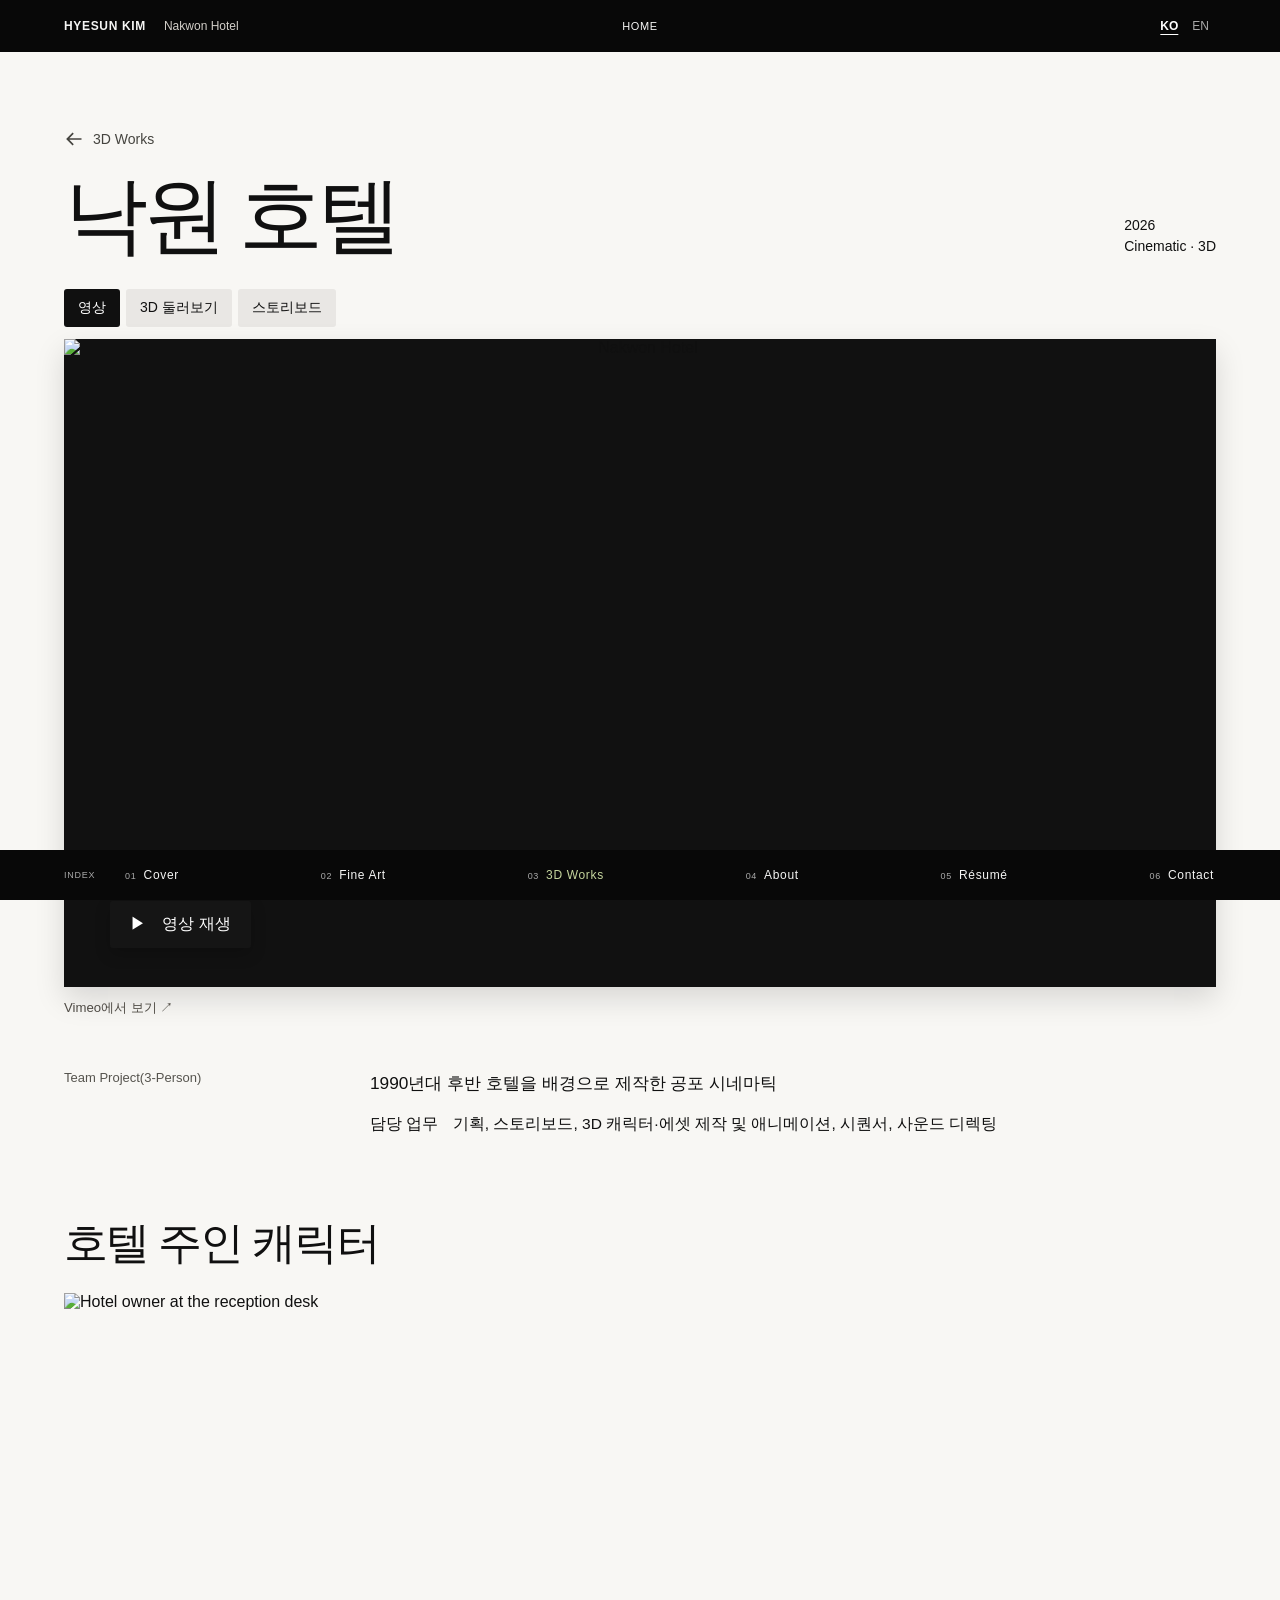
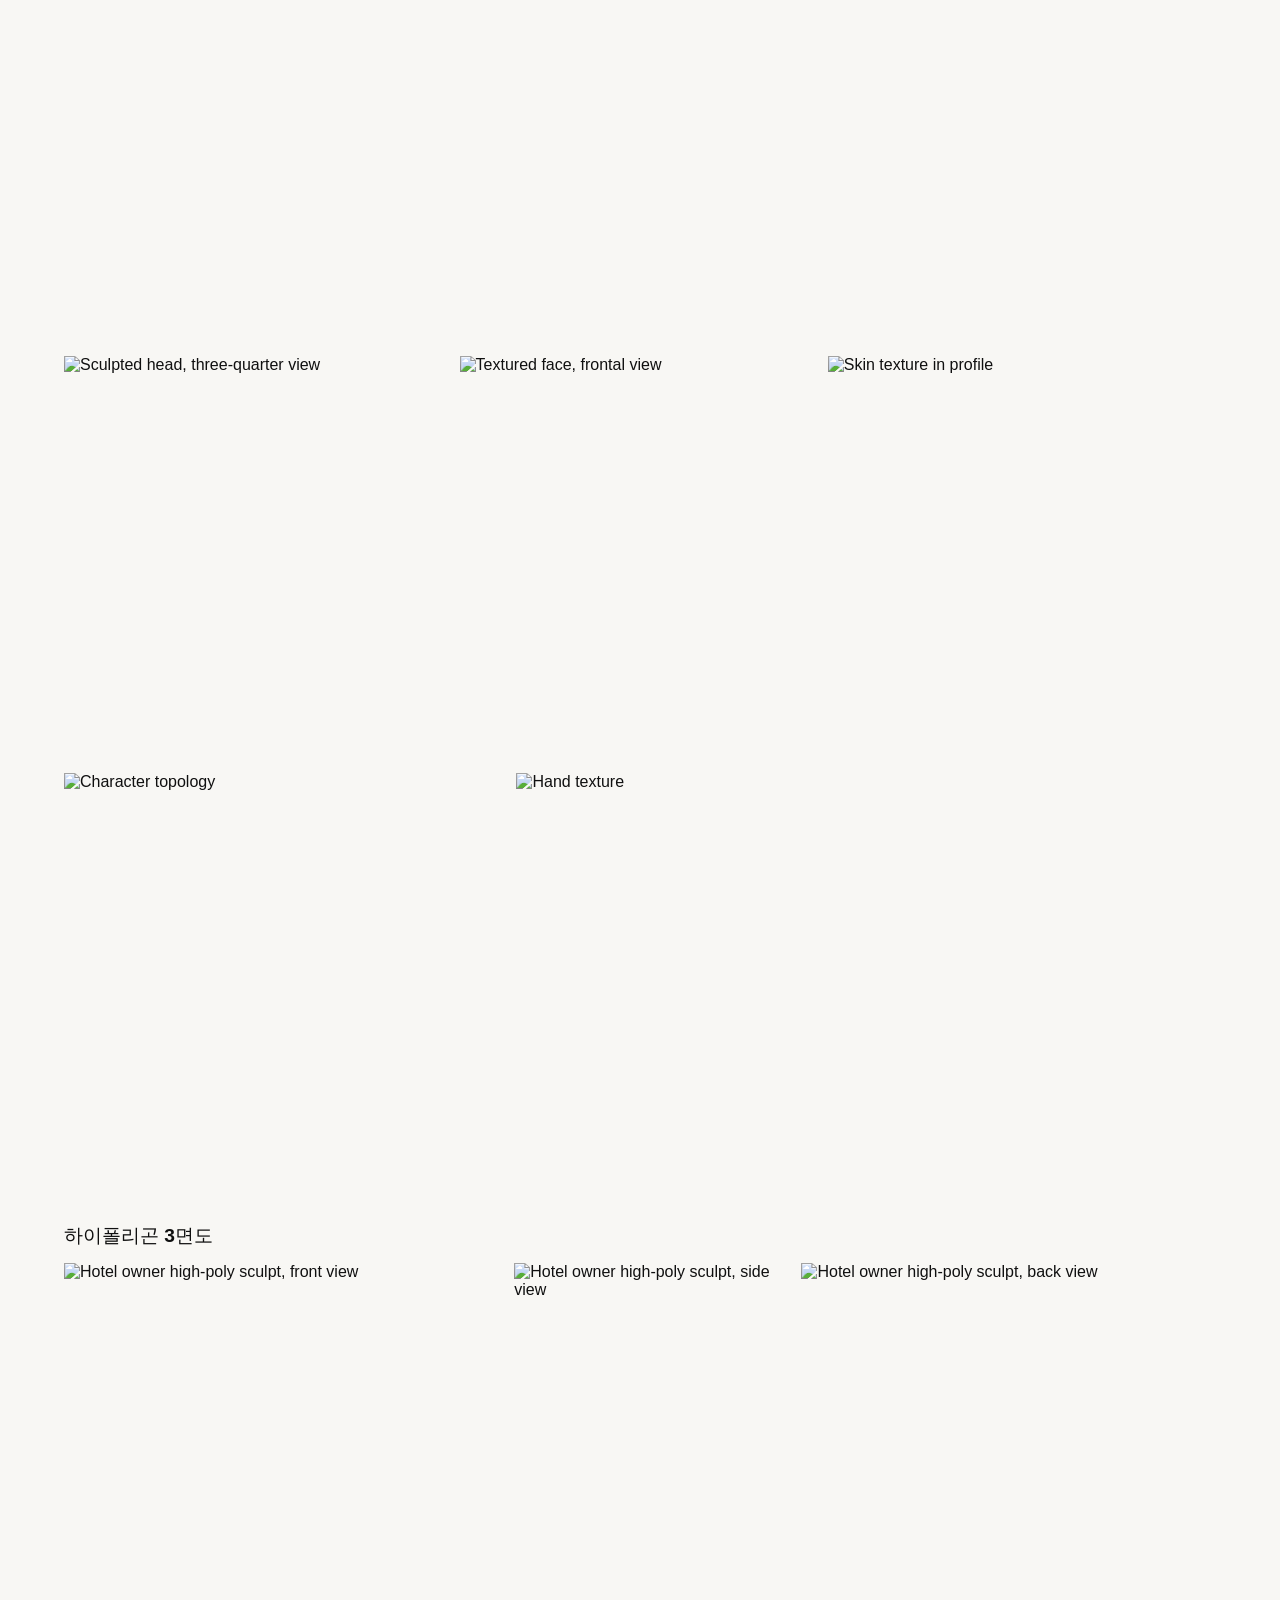
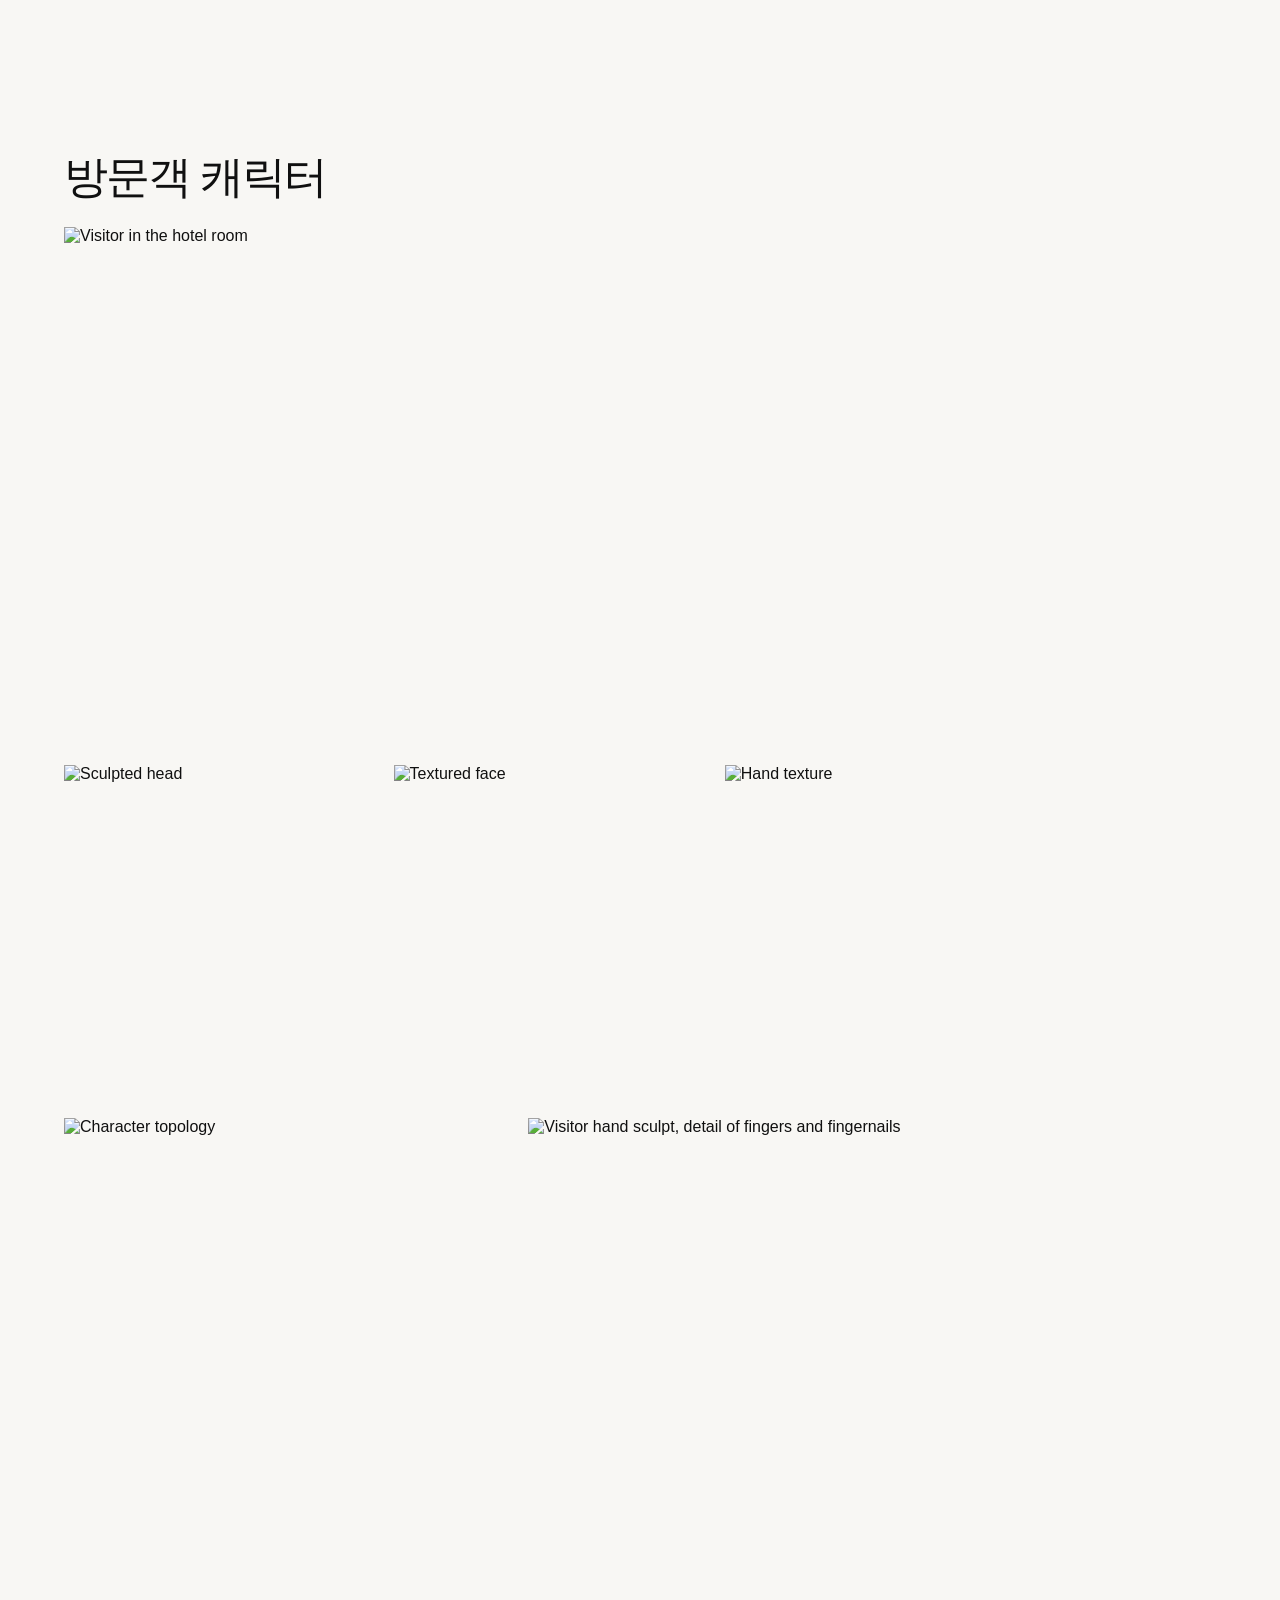
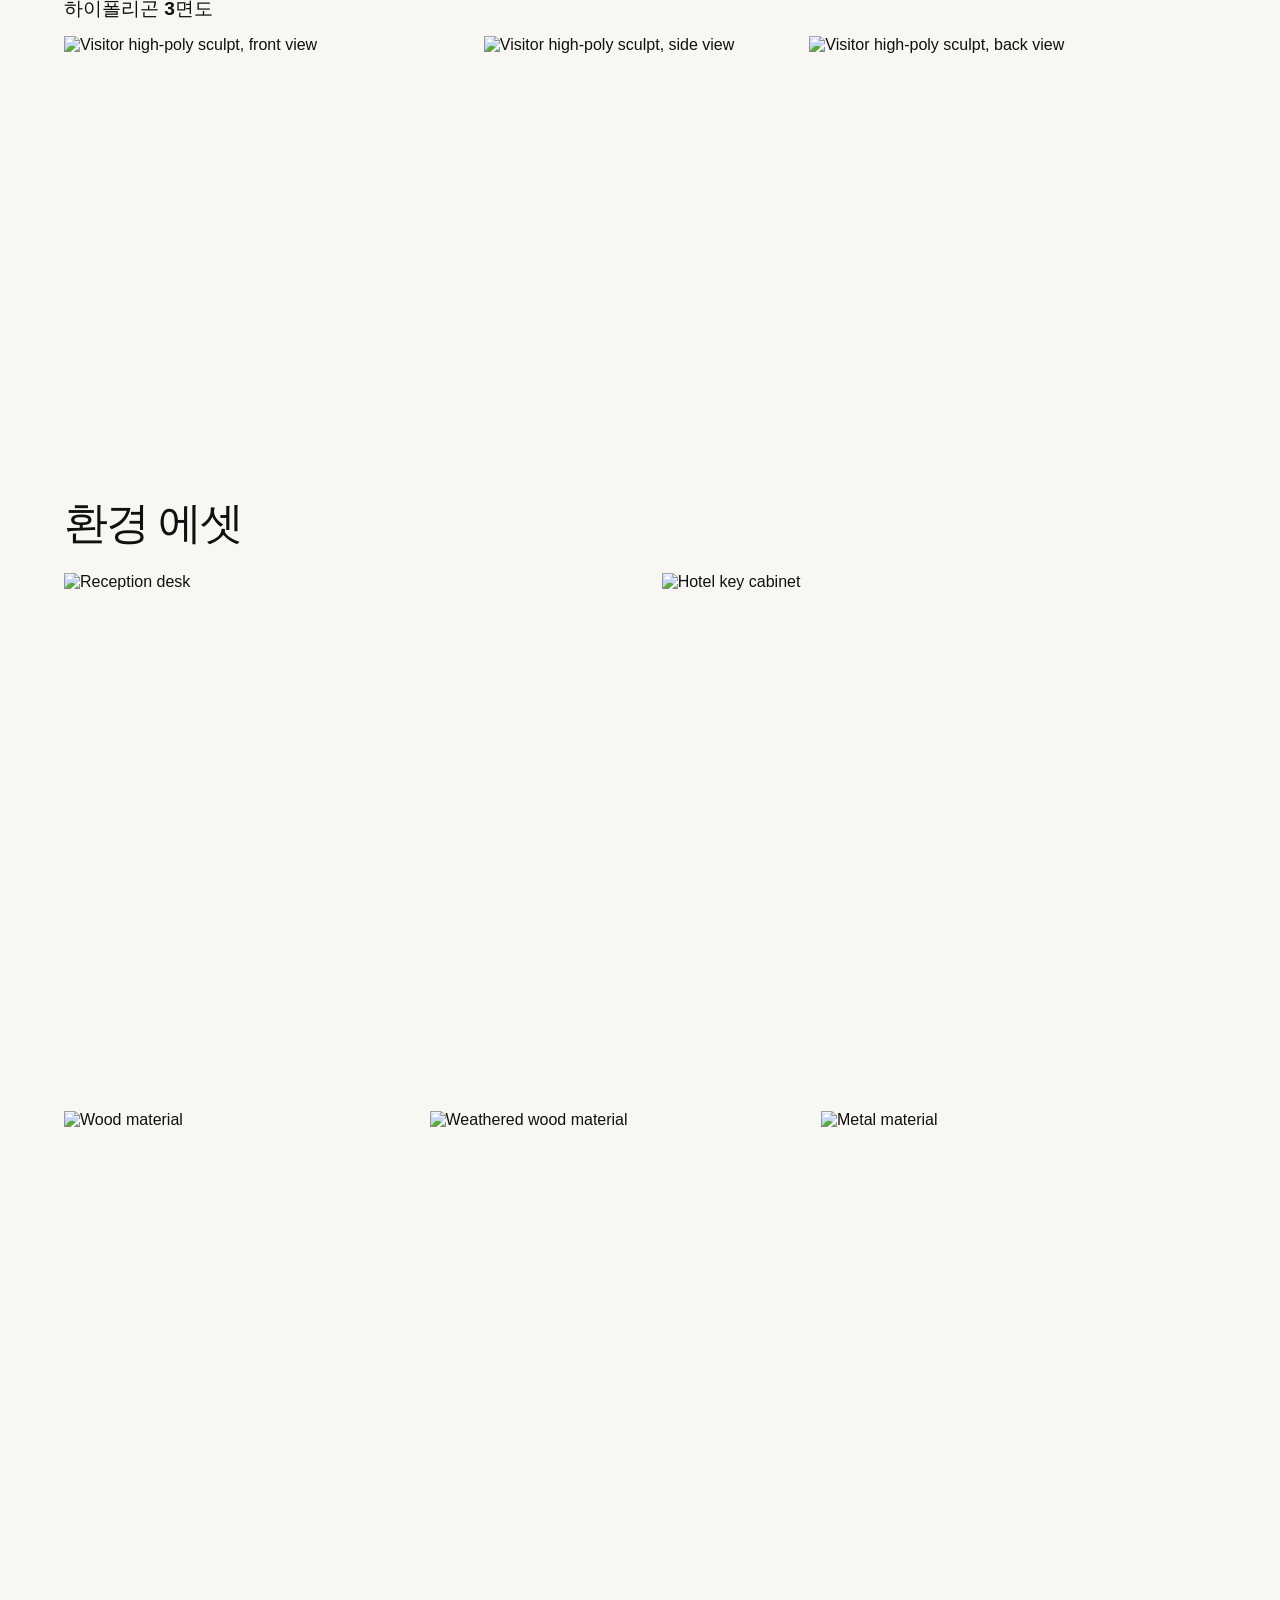
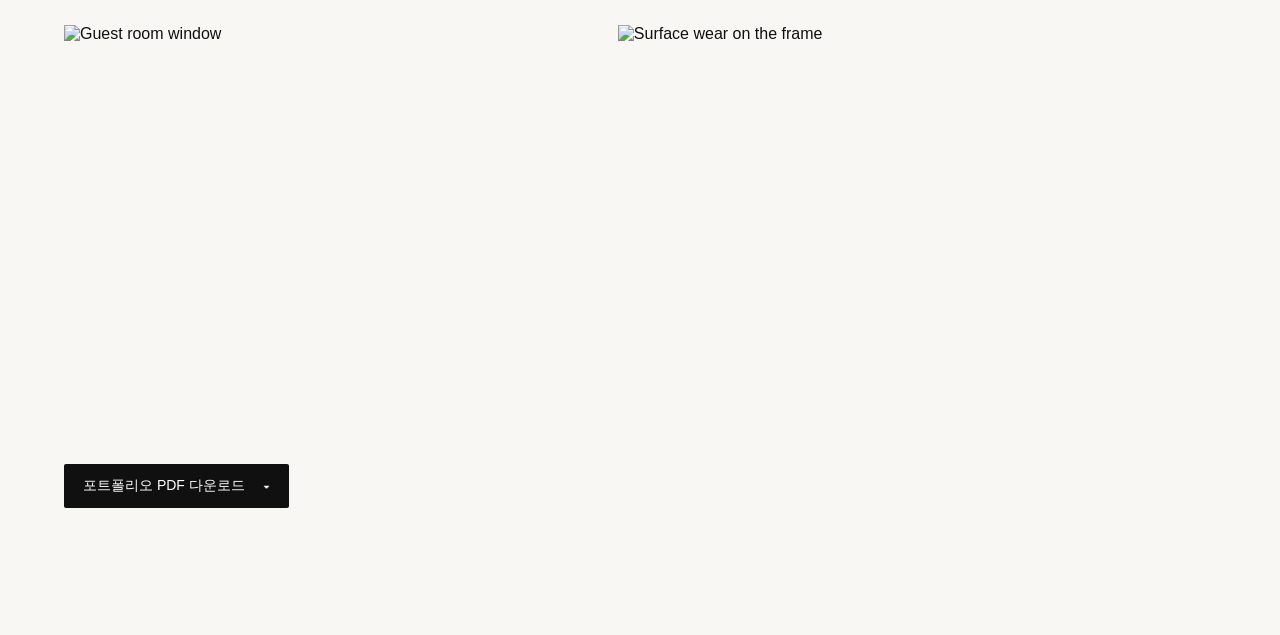
==== hotel.html @ 367145c0 "Add files via upload" ====
<!doctype html>
<html lang="ko" data-lang="ko"><head><meta charset="utf-8"><meta name="viewport" content="width=device-width,initial-scale=1"><meta name="theme-color" content="#101010"><title>Nakwon Hotel · Hyesun Kim</title><link rel="stylesheet" href="style.css"><script src="site.js" defer></script><link rel="stylesheet" href="studies.css"><script defer src="assets/studio-light.js"></script><script defer src="viewer.js"></script><script defer src="media.js"></script></head>
<body class="page-three"><svg aria-hidden="true" width="0" height="0" style="position:absolute" xmlns="http://www.w3.org/2000/svg">
  <symbol id="gallery" viewBox="0 0 24 24">
    <path fill="currentColor" d="M3 4h8v8H3zm10 0h8v5h-8zm0 7h8v9h-8zM3 14h8v6H3z"/>
  </symbol>
  <symbol id="turntable" viewBox="0 0 24 24">
    <path fill="currentColor" fill-rule="evenodd" d="M10 3a8 8 0 1 0 0 16 8 8 0 0 0 0-16Zm0 2a6 6 0 1 0 0 12 6 6 0 0 0 0-12Z"/>
    <path fill="currentColor" d="M10 8.75a2.25 2.25 0 1 1 0 4.5 2.25 2.25 0 0 1 0-4.5Zm9-5.25h2v13.91l-4.29 4.3-1.42-1.42L19 16.59Z"/>
  </symbol>
  <symbol id="previous" viewBox="0 0 24 24">
    <path fill="currentColor" d="m11.71 5.71-1.42-1.42L2.59 12l7.7 7.71 1.42-1.42L6.41 13H21v-2H6.41Z"/>
  </symbol>
  <symbol id="next" viewBox="0 0 24 24">
    <path fill="currentColor" d="m12.29 5.71 1.42-1.42 7.7 7.71-7.7 7.71-1.42-1.42 5.3-5.29H3v-2h14.59Z"/>
  </symbol>
</svg>
<a class="skip" href="#main"><span class="ko" lang="ko">본문으로 이동</span><span class="en" lang="en">Skip to content</span></a>
<header class="film top"><div class="identifier"><b>HYESUN KIM</b><span>Nakwon Hotel</span></div><a class="home" href="index.html" aria-label="Home">HOME</a><div class="language" role="group" aria-label="Language"><button data-set-lang="ko" aria-pressed="true">KO</button><button data-set-lang="en" aria-pressed="false">EN</button></div></header>
<main id="main"><section class="project"><a class="back" href="three.html"><svg class="icon" aria-hidden="true" viewBox="0 0 24 24"><use href="#previous"></use></svg> 3D Works</a><div class="project-head"><h1><span class="ko" lang="ko">낙원 호텔</span><span class="en" lang="en">Nakwon Hotel</span></h1><p>2026<br>Cinematic · 3D</p></div><section class="project-media" data-project="hotel"><div class="media-modes" role="group" aria-label="Media"><button type="button" data-mode="film" aria-controls="film-panel" aria-pressed="true"><span class="ko" lang="ko">영상</span><span class="en" lang="en">Film</span></button><button type="button" data-mode="model" aria-controls="model-panel" aria-pressed="false"><span class="ko" lang="ko">3D 둘러보기</span><span class="en" lang="en">Explore in 3D</span></button><button type="button" data-mode="board" aria-controls="board-panel" aria-pressed="false"><span class="ko" lang="ko">스토리보드</span><span class="en" lang="en">Storyboard</span></button></div><div id="film-panel"><div class="film-slot" data-video="1234642678" data-title="Nakwon Hotel"><button type="button" class="film-poster"><img src="assets/hotel.webp" alt="Nakwon Hotel"><span>▶　<span class="ko" lang="ko">영상 재생</span><span class="en" lang="en">Play film</span></span></button></div><a class="video-source" href="https://vimeo.com/1234642678" target="_blank" rel="noopener"><span class="ko" lang="ko">Vimeo에서 보기</span><span class="en" lang="en">View on Vimeo</span> ↗</a></div><div id="model-panel" hidden><div class="model-choices" role="group" aria-label="3D models"><button type="button" data-model="window" aria-controls="viewer-host" aria-pressed="true"><span class="ko" lang="ko">창문</span><span class="en" lang="en">Window</span></button><button type="button" data-model="owner" aria-controls="viewer-host" aria-pressed="false"><span class="ko" lang="ko">호텔 주인</span><span class="en" lang="en">Hotel owner</span></button><button type="button" data-model="visitor" aria-controls="viewer-host" aria-pressed="false"><span class="ko" lang="ko">방문객</span><span class="en" lang="en">Visitor</span></button></div><p class="model-status" role="status" data-loading hidden><span class="ko" lang="ko">모델을 불러오는 중…</span><span class="en" lang="en">Loading model…</span></p><p class="model-status" role="status" data-load-error hidden><span class="ko" lang="ko">모델을 열 수 없습니다.</span><span class="en" lang="en">Unable to open the model.</span> <button type="button" data-retry><span class="ko" lang="ko">다시 시도</span><span class="en" lang="en">Retry</span></button></p><div id="viewer-host"></div><p class="model-credit"><span class="ko" lang="ko">창문</span><span class="en" lang="en">Window</span>　·　<span class="ko" lang="ko">목재 창틀, 유리, 금속 잠금장치</span><span class="en" lang="en">Wooden frame, glass panes and metal latch</span></p></div><div id="board-panel" hidden><div class="board-sheets"><a class="board-sheet" href="assets/project-studies/board-01.webp" target="_blank" rel="noopener"><img loading="lazy" src="assets/project-studies/board-01.webp" alt="Storyboard 01" width="2324" height="1080"></a><a class="board-sheet" href="assets/project-studies/board-02.webp" target="_blank" rel="noopener" hidden><img loading="lazy" src="assets/project-studies/board-02.webp" alt="Storyboard 02" width="2324" height="1080"></a><a class="board-sheet" href="assets/project-studies/board-03.webp" target="_blank" rel="noopener" hidden><img loading="lazy" src="assets/project-studies/board-03.webp" alt="Storyboard 03" width="2324" height="1080"></a><a class="board-sheet" href="assets/project-studies/board-04.webp" target="_blank" rel="noopener" hidden><img loading="lazy" src="assets/project-studies/board-04.webp" alt="Storyboard 04" width="2324" height="1080"></a><a class="board-sheet" href="assets/project-studies/board-05.webp" target="_blank" rel="noopener" hidden><img loading="lazy" src="assets/project-studies/board-05.webp" alt="Storyboard 05" width="2324" height="1080"></a><a class="board-sheet" href="assets/project-studies/board-06.webp" target="_blank" rel="noopener" hidden><img loading="lazy" src="assets/project-studies/board-06.webp" alt="Storyboard 06" width="2324" height="1080"></a><a class="board-sheet" href="assets/project-studies/board-07.webp" target="_blank" rel="noopener" hidden><img loading="lazy" src="assets/project-studies/board-07.webp" alt="Storyboard 07" width="2324" height="1080"></a><a class="board-sheet" href="assets/project-studies/board-08.webp" target="_blank" rel="noopener" hidden><img loading="lazy" src="assets/project-studies/board-08.webp" alt="Storyboard 08" width="2324" height="1080"></a><a class="board-sheet" href="assets/project-studies/board-09.webp" target="_blank" rel="noopener" hidden><img loading="lazy" src="assets/project-studies/board-09.webp" alt="Storyboard 09" width="2324" height="1080"></a><a class="board-sheet" href="assets/project-studies/board-10.webp" target="_blank" rel="noopener" hidden><img loading="lazy" src="assets/project-studies/board-10.webp" alt="Storyboard 10" width="2324" height="1080"></a><a class="board-sheet" href="assets/project-studies/board-11.webp" target="_blank" rel="noopener" hidden><img loading="lazy" src="assets/project-studies/board-11.webp" alt="Storyboard 11" width="2324" height="1080"></a><a class="board-sheet" href="assets/project-studies/board-12.webp" target="_blank" rel="noopener" hidden><img loading="lazy" src="assets/project-studies/board-12.webp" alt="Storyboard 12" width="2324" height="1080"></a></div><div class="board-controls"><button data-board-step="-1" disabled><span class="ko" lang="ko">이전</span><span class="en" lang="en">Previous</span></button><output aria-live="polite">01 / 12</output><button data-board-step="1"><span class="ko" lang="ko">다음</span><span class="en" lang="en">Next</span></button></div></div></section>
    <div class="project-copy hotel-credit"><p class="credit">Team Project(3-Person)</p><div><p><span class="ko" lang="ko">1990년대 후반 호텔을 배경으로 제작한 공포 시네마틱</span><span class="en" lang="en">A horror cinematic set in a hotel in the late 1990s</span></p><p class="role-line"><b><span class="ko" lang="ko">담당 업무</span><span class="en" lang="en">Responsibilities</span></b> <span class="ko" lang="ko">기획, 스토리보드, 3D 캐릭터·에셋 제작 및 애니메이션, 시퀀서, 사운드 디렉팅</span><span class="en" lang="en">Planning, storyboards, 3D character and asset creation and animation, Sequencer, and sound direction</span></p></div></div><section class="work-study"><h2><span class="ko" lang="ko">호텔 주인 캐릭터</span><span class="en" lang="en">Hotel owner</span></h2><div class="study-row"><img loading="lazy" decoding="async" src="assets/project-studies/owner-scene.webp" alt="Hotel owner at the reception desk" width="1900" height="1069" style="--ratio:1.7774"></div><div class="study-row"><img loading="lazy" decoding="async" src="assets/project-studies/owner-sculpt.webp" alt="Sculpted head, three-quarter view" width="874" height="923" style="--ratio:0.9469"><img loading="lazy" decoding="async" src="assets/project-studies/owner-face.webp" alt="Textured face, frontal view" width="798" height="908" style="--ratio:0.8789"><img loading="lazy" decoding="async" src="assets/project-studies/owner-profile.webp" alt="Skin texture in profile" width="824" height="855" style="--ratio:0.9637"></div><div class="study-row"><img loading="lazy" decoding="async" src="assets/project-studies/owner-wire.webp" alt="Character topology" width="962" height="932" style="--ratio:1.0322"><img loading="lazy" decoding="async" src="assets/project-studies/owner-hand.webp" alt="Hand texture" width="1092" height="663" style="--ratio:1.6471"></div><div class="study-turnaround"><h3><span class="ko" lang="ko">하이폴리곤 3면도</span><span class="en" lang="en">High-poly character views</span></h3><div class="study-row"><a class="study-original" href="assets/project-studies/owner-body-front.png" target="_blank" rel="noopener" style="--ratio:1.0692"><img loading="lazy" decoding="async" src="assets/project-studies/owner-body-front.png" alt="Hotel owner high-poly sculpt, front view" width="989" height="925" style="--ratio:1.0692"></a><a class="study-original" href="assets/project-studies/owner-body-side.png" target="_blank" rel="noopener" style="--ratio:0.6692"><img loading="lazy" decoding="async" src="assets/project-studies/owner-body-side.png" alt="Hotel owner high-poly sculpt, side view" width="617" height="922" style="--ratio:0.6692"></a><a class="study-original" href="assets/project-studies/owner-body-back.png" target="_blank" rel="noopener" style="--ratio:1.0161"><img loading="lazy" decoding="async" src="assets/project-studies/owner-body-back.png" alt="Hotel owner high-poly sculpt, back view" width="945" height="930" style="--ratio:1.0161"></a></div></div></section><section class="work-study"><h2><span class="ko" lang="ko">방문객 캐릭터</span><span class="en" lang="en">Visitor</span></h2><div class="study-row"><img loading="lazy" decoding="async" src="assets/project-studies/visitor-scene.webp" alt="Visitor in the hotel room" width="1900" height="865" style="--ratio:2.1965"></div><div class="study-row"><img loading="lazy" decoding="async" src="assets/project-studies/visitor-sculpt.webp" alt="Sculpted head" width="843" height="904" style="--ratio:0.9325"><img loading="lazy" decoding="async" src="assets/project-studies/visitor-face.webp" alt="Textured face" width="835" height="891" style="--ratio:0.9371"><img loading="lazy" decoding="async" src="assets/project-studies/visitor-hand.webp" alt="Hand texture" width="1173" height="808" style="--ratio:1.4517"></div><div class="study-row"><img loading="lazy" decoding="async" src="assets/project-studies/visitor-wire.webp" alt="Character topology" width="891" height="895" style="--ratio:0.9955"><a class="study-original" href="assets/project-studies/visitor-hand-sculpt.png" target="_blank" rel="noopener" style="--ratio:1.5209"><img loading="lazy" decoding="async" src="assets/project-studies/visitor-hand-sculpt.png" alt="Visitor hand sculpt, detail of fingers and fingernails" width="1057" height="695" style="--ratio:1.5209"></a></div><div class="study-turnaround"><h3><span class="ko" lang="ko">하이폴리곤 3면도</span><span class="en" lang="en">High-poly character views</span></h3><div class="study-row"><a class="study-original" href="assets/project-studies/visitor-body-front.png" target="_blank" rel="noopener" style="--ratio:1.0649"><img loading="lazy" decoding="async" src="assets/project-studies/visitor-body-front.png" alt="Visitor high-poly sculpt, front view" width="968" height="909" style="--ratio:1.0649"></a><a class="study-original" href="assets/project-studies/visitor-body-side.png" target="_blank" rel="noopener" style="--ratio:0.8172"><img loading="lazy" decoding="async" src="assets/project-studies/visitor-body-side.png" alt="Visitor high-poly sculpt, side view" width="742" height="908" style="--ratio:0.8172"></a><a class="study-original" href="assets/project-studies/visitor-body-back.png" target="_blank" rel="noopener" style="--ratio:1.0673"><img loading="lazy" decoding="async" src="assets/project-studies/visitor-body-back.png" alt="Visitor high-poly sculpt, back view" width="967" height="906" style="--ratio:1.0673"></a></div></div></section><section class="work-study"><h2><span class="ko" lang="ko">환경 에셋</span><span class="en" lang="en">Environment assets</span></h2><div class="study-row"><img loading="lazy" decoding="async" src="assets/project-studies/reception.webp" alt="Reception desk" width="765" height="688" style="--ratio:1.1119"><img loading="lazy" decoding="async" src="assets/project-studies/keys.webp" alt="Hotel key cabinet" width="770" height="729" style="--ratio:1.0562"></div><div class="study-row"><img loading="lazy" decoding="async" src="assets/project-studies/wood.webp" alt="Wood material" width="503" height="715" style="--ratio:0.7035"><img loading="lazy" decoding="async" src="assets/project-studies/aged-wood.webp" alt="Weathered wood material" width="664" height="879" style="--ratio:0.7554"><img loading="lazy" decoding="async" src="assets/project-studies/metal.webp" alt="Metal material" width="570" height="721" style="--ratio:0.7906"></div><div class="study-row"><img loading="lazy" decoding="async" src="assets/project-studies/window.webp" alt="Guest room window" width="971" height="651" style="--ratio:1.4916"><img loading="lazy" decoding="async" src="assets/project-studies/window-wear.webp" alt="Surface wear on the frame" width="1200" height="726" style="--ratio:1.6529"></div></section><details class="pdf-menu"><summary class="download"><span class="ko" lang="ko">포트폴리오 PDF 다운로드</span><span class="en" lang="en">Download portfolio PDF</span> ▾</summary><div class="pdf-options"><a href="downloads/KimHyesun_portfolio_Cinematic.pdf" download>Cinematic ↓</a><a href="downloads/KimHyesun_portfolio_Asset.pdf" download>Asset ↓</a></div></details></section></main>
<footer class="film bottom"><span class="index-label">INDEX</span><nav aria-label="Site index"><a href="index.html"><small>01</small>Cover</a><a href="art.html"><small>02</small>Fine Art</a><a href="three.html" aria-current="page"><small>03</small>3D Works</a><a href="about.html"><small>04</small>About</a><a href="resume.html"><small>05</small>Résumé</a><a href="contact.html"><small>06</small>Contact</a></nav></footer></body></html>
---- style.css ----
:root {
  --black: #101010;
  --paper: #f8f7f4;
  --concrete: #d4d0ca;
  --sage: #91a266;
  --leaf: #62893e;
  --red: #b13739;
  --wine: #5f1d1b;
  --gutter: clamp(20px, 5vw, 86px);
  --top: 52px;
  --bottom: 50px;
  font-family: "Helvetica Neue", "Apple SD Gothic Neo", "Malgun Gothic", Arial, sans-serif;
  background: var(--paper);
  color: var(--black);
  font-synthesis: none;
}
* { box-sizing: border-box; }
body, h1, h2, h3, p, figure { margin: 0; }
body { min-width: 280px; }
html[data-lang="ko"] .en, html[data-lang="en"] .ko { display: none; }
a { color: inherit; text-decoration: none; }
button { font: inherit; background: transparent; color: inherit; border: 0; cursor: pointer; }
img { display: block; max-width: 100%; }
a:focus-visible, button:focus-visible, [tabindex]:focus-visible { outline: 3px solid var(--sage); outline-offset: 3px; }
::selection { background: var(--sage); color: var(--black); }
main { padding: var(--top) 0 var(--bottom); min-height: 100svh; }
.icon { width: 20px; height: 20px; flex: none; }
.film {
  position: fixed; inset-inline: 0; z-index: 30; display: flex; align-items: center;
  padding-inline: var(--gutter); background: #080808; color: #f5f5f4;
  font-size: 12px; letter-spacing: .055em;
}
.top { top: 0; height: var(--top); justify-content: space-between; }
.identifier { display: flex; gap: 18px; align-items: baseline; max-width: 43%; }
.identifier b { font-weight: 650; white-space: nowrap; }
.identifier span { color: var(--concrete); overflow: hidden; text-overflow: ellipsis; white-space: nowrap; letter-spacing: 0; }
.home { position: absolute; left: 50%; transform: translateX(-50%); padding: 9px; font-size: 11px; }
.home:hover, .bottom a:hover { color: var(--sage); }
.language { display: flex; }
.language button { padding: 10px 7px; color: #aaa; font-size: 12px; }
.language button[aria-pressed="true"] { color: white; font-weight: 700; text-decoration: underline; text-underline-offset: 4px; }
.bottom { bottom: 0; min-height: var(--bottom); gap: 28px; }
.index-label, .bottom small { color: #aaa; font-size: 9px; letter-spacing: .08em; }
.bottom nav { width: 100%; display: flex; justify-content: space-between; }
.bottom a { padding: 10px 2px; display: inline-flex; gap: 7px; align-items: baseline; }
.bottom a[aria-current] { color: #c6d69e; }
.skip { position: fixed; z-index: 40; left: 1rem; top: -5rem; background: white; color: black; padding: .6rem 1rem; }
.skip:focus { top: .4rem; }
.cover {
  min-height: calc(100svh - var(--top) - var(--bottom)); display: flex; flex-direction: column;
  justify-content: center; padding: clamp(36px, 7vh, 90px) var(--gutter) clamp(28px, 5vh, 60px);
  color: var(--paper); background: #171717;
}
.cover-name { flex: 1; display: grid; align-items: center; }
.cover h1 { font-weight: 650; font-size: clamp(72px, min(20.2vw, 34vh), 360px); line-height: .79; letter-spacing: -.079em; }
.cover h1 span { display: block; width: fit-content; animation: title-in .74s cubic-bezier(.18,.78,.25,1) backwards; }
.cover h1 span + span { margin-left: .77em; animation-delay: .1s; }
.cover h1 i { font-style: normal; color: #b13739; }
@keyframes title-in { from { opacity: 0; transform: translateY(.23em); } to { opacity: 1; transform: translateY(0); } }
.cover-foot { display: flex; justify-content: space-between; align-items: end; gap: 22px; padding-top: 44px; }
.cover-foot p { color: var(--concrete); font-size: clamp(13px, 1.1vw, 17px); line-height: 1.65; }
.cover-foot .discipline { font-size: clamp(21px, 3.1vw, 53px); letter-spacing: -.046em; line-height: 1.15; margin-bottom: 5px; color: var(--paper); }
.enter, .download, #start-viewer { display: inline-flex; align-items: center; gap: 18px; padding: 13px 19px; width: fit-content; background: var(--black); color: white; border-radius: 2px; font-size: 14px; }
.enter { background: var(--paper); color: var(--black); white-space: nowrap; }
.enter:hover, .download:hover, #start-viewer:hover { background: var(--sage); color: var(--black); }
.enter .icon { transition: transform .2s; }
.enter:hover .icon { transform: translateX(3px); }
.collection, .project, .reading { padding: clamp(36px,6vw,92px) var(--gutter); }
h1 { font-size: clamp(55px, 8vw, 145px); letter-spacing: -.065em; line-height: .98; font-weight: 560; }
h2 { letter-spacing: -.045em; }
.pagehead { display: flex; justify-content: space-between; align-items: end; gap: 20px; margin-bottom: clamp(24px, 4vw, 60px); }
.switch, .turn-buttons { display: flex; align-items: center; gap: 5px; }
.switch { padding: 4px; border-radius: 100px; background: #e5e3de; }
.switch a { display: inline-flex; align-items: center; padding: 10px 16px; gap: 8px; font-size: 14px; border-radius: 100px; white-space: nowrap; }
.switch a[aria-current] { background: var(--black); color: var(--paper); box-shadow: 0 3px 8px #0002; }
.switch .icon { width: 15px; height: 15px; }
.gallery { display: grid; grid-template-columns: repeat(12,1fr); gap: clamp(42px,7vw,110px) clamp(12px,2.5vw,45px); margin-bottom: 64px; }
.exhibit { display: block; }
.exhibit.installation { grid-column: 1 / 11; }
.exhibit.sculpture { grid-column: 1 / 6; }
.exhibit.der-blick { grid-column: 7 / 13; margin-top: 14%; }
.exhibit img, .reading-images img, .project figure img { box-shadow: 0 14px 28px -15px #201e1c54; }
.exhibit img { width: 100%; height: auto; transition: transform .45s, box-shadow .45s; }
.exhibit:hover img { transform: translateY(-3px); box-shadow: 0 20px 36px -15px #201e1c60; }
.exhibit h2 { font-size: clamp(23px, 3vw, 56px); font-weight: 500; margin: 15px 0 4px; }
.exhibit p, figcaption, .meta, .credit { color: #56544e; font-size: 13px; line-height: 1.55; }
.dark { background: #1a1918; color: var(--paper); min-height: calc(100svh - var(--top) - var(--bottom)); }
.dark .switch { background: #343432; }
.dark .switch a[aria-current] { color: var(--black); background: var(--concrete); }
.dark .pagehead { margin-bottom: 0; }
.turn-stage { position: relative; isolation: isolate; height: clamp(238px, 34vw, 590px); overflow: hidden; touch-action: pan-y; user-select: none; cursor: grab; }
.turn-stage.dragging, .turn-stage.dragging * { cursor: grabbing; }
.turn-card { position: absolute; left: 50%; top: 48%; width: 53%; transform: translate(-50%, -50%); }
.turn-card img { object-fit: cover; aspect-ratio: 16/9; width: 100%; pointer-events: none; box-shadow: 0 16px 30px #0008; }
.turn-card span { position: absolute; left: 0; bottom: 0; width: 100%; padding: 28px 13px 10px; background: linear-gradient(transparent,#000a); font-size: 13px; }
.turn-card span .ko, .turn-card span .en { position: static; padding: 0; background: none; }
.turn-card:first-child { z-index: 1; }
.turn-caption, .turn-foot { display: flex; align-items: center; justify-content: space-between; gap: 14px; }
.turn-caption .meta, .turn-foot p { color: var(--concrete); font-size: 13px; }
.featured-name { font-weight: 500; font-size: clamp(36px,5vw,82px); letter-spacing: -.055em; line-height: 1.2; }
.turn-buttons button { display: grid; place-items: center; width: 46px; height: 46px; border-radius: 50%; background: #353432; }
.turn-buttons button:hover { background: var(--leaf); }
.turn-foot { margin-top: 20px; }
.dark .download { background: var(--concrete); color: var(--black); }
.dark .download:hover { background: var(--sage); }
.back { display: inline-flex; align-items: center; gap: 9px; color: #45443f; font-size: 14px; margin-bottom: 25px; }
.project-head { display: flex; justify-content: space-between; align-items: end; margin-bottom: 32px; gap: 28px; }
.project-head h1 { max-width: 85%; font-size: clamp(44px,6.6vw,120px); overflow-wrap: anywhere; }
.project-head p { flex: none; font-size: 14px; line-height: 1.5; }
.project { max-width: 1650px; margin: 0 auto; }
.project figure { margin: 0 0 44px; }
.project figure img { width: auto; max-width: 100%; max-height: 90svh; object-fit: contain; margin: 0 auto; }
.project figure:first-of-type img { width: 100%; height: auto; max-height: none; }
figcaption { margin-top: 12px; }
.project-copy { display: grid; grid-template-columns: minmax(100px,1fr) 3fr; gap: 24px; margin: 36px auto 64px; }
.project-copy > p:last-child, .reading-copy > p { font-size: clamp(16px,1.35vw,22px); line-height: 1.85; word-break: keep-all; overflow-wrap: break-word; }
.project-copy > p:last-child { max-width: 48em; }
.reflection, .reading-copy > .quote { font-family: Georgia, "AppleMyungjo", "Batang", serif; font-size: clamp(25px,3.5vw,52px); font-weight: 400; line-height: 1.4; letter-spacing: -.04em; }
.reflection { max-width: 30em; margin: 48px auto; }
.viewer { margin: 55px 0; }
.viewer h2 { margin-bottom: 20px; font-size: clamp(28px,4vw,62px); }
#viewer-host:not(:empty) { margin-block: 16px; }
[hidden] { display: none !important; }
.reading { display: grid; grid-template-columns: 1.02fr .98fr; align-items: start; gap: 8vw; max-width: 1700px; margin: 0 auto; }
.reading-copy h1 { margin-bottom: clamp(28px,5vw,76px); }
.reading-copy h2 { font-size: clamp(24px,2.6vw,46px); font-weight: 540; margin: 1.35em 0 .4em; }
.reading-copy h3 { font-size: clamp(17px,1.6vw,25px); margin: 6px 0; font-weight: 540; }
.reading-copy .meta { font-size: 14px; color: var(--wine); }
.reading-copy .quote, .reading-copy .lead { margin-bottom: 22px; }
.reading-copy .lead { font-size: clamp(22px,2.7vw,42px); line-height: 1.12; letter-spacing: -.04em; }
.reading-copy .download { margin-top: 24px; }
.reading-copy p a:hover { text-decoration: underline; }
.reading-images { display: grid; gap: clamp(42px,10vw,175px); padding: 5vh 0; }
.reading-images img { width: 100%; transform: translateY(var(--offset, 0px)); }
.reading-images figcaption { margin-top: 21px; }
.email { display: inline-block; margin-top: 20px; overflow-wrap: anywhere; font-size: clamp(18px,2.2vw,34px); letter-spacing: -.035em; color: var(--wine); user-select: none; -webkit-user-select: none; }
.email:hover { text-decoration: underline; }
.download-group { display: flex; flex-wrap: wrap; gap: 9px; }
.download-group .download { margin: 0; }
@media (max-width: 700px) {
  :root { --top: 48px; --bottom: 55px; }
  .film { padding-inline: 12px; }
  .identifier { gap: 1px; flex-direction: column; font-size: 11px; }
  .identifier span { max-width: 36vw; font-size: 10px; }
  .index-label { display: none; }
  .bottom a { flex-direction: column; gap: 1px; font-size: 11px; letter-spacing: 0; }
  .cover { padding-bottom: 32px; }
  .cover h1 { font-size: 21vw; }
  .cover-foot { flex-direction: column; align-items: flex-start; }
  .pagehead, .project-head { flex-direction: column; align-items: start; }
  .pagehead { gap: 20px; }
  .gallery { gap: 42px; grid-template-columns: 1fr; }
  .exhibit.installation, .exhibit.sculpture, .exhibit.der-blick { grid-column: 1; }
  .exhibit.sculpture { width: 84%; }
  .exhibit.der-blick { margin: 0 0 0 auto; width: 90%; }
  .turn-stage { height: clamp(210px,63vw,380px); margin-inline: calc(-1 * var(--gutter)); }
  .turn-card { width: 65%; }
  .turn-foot { align-items: start; flex-direction: column; }
  .project-head h1 { max-width: 100%; }
  .project-copy { grid-template-columns: 1fr; gap: 7px; margin: 24px auto 36px; }
  .reading { grid-template-columns: 1fr; gap: 28px; }
  .reading-images { padding: 0; }
  .reading-images figure + figure { margin-left: 12%; }
}
@media (prefers-reduced-motion: reduce) {
  *, *::before, *::after { animation-duration: 0s !important; transition-duration: 0s !important; }
  .reading-images img { transform: none; }
}
.watch { margin: -28px 0 42px; }
.watch a { display: inline-block; padding: 7px 0; color: var(--wine); font-weight: 550; }
.watch a:hover { text-decoration: underline; }
.project-media { margin-bottom: clamp(25px,4vw,52px); }
.media-modes { display:flex; gap:6px; flex-wrap:wrap; margin-bottom:12px; }
.media-modes button { border:0; border-radius:3px; padding:10px 14px; font:inherit; font-size:.875rem; cursor:pointer; color:var(--black); background:#e9e7e4; }
.media-modes button[aria-pressed="true"] { background:var(--black); color:white; }
.film-slot { position:relative; background:#111; aspect-ratio:16/9; box-shadow:0 12px 28px #0002; }
.page-art .film-slot {aspect-ratio:4/3;}
.film-poster,.film-slot iframe { position:absolute; inset:0; display:block; width:100%; height:100%; border:0; }
.film-poster { padding:0; cursor:pointer; background:#111; }
.film-poster img { display:block; width:100%; height:100%; object-fit:cover; }
.film-poster > span { position:absolute; bottom:6%; left:4%; color:white; background:#161616df; padding:13px 20px; border-radius:3px; box-shadow:0 6px 16px #0003; }
.film-poster:hover > span {background:var(--wine);}
.video-source,.model-credit { display:inline-block; margin:12px 0 0; font-size:.825rem; color:#514d47; }
.project-media .arkaden-view {margin:0;}

.page-resume .exhibitions { list-style: none; margin: 0; padding: 0; }
.exhibitions li { display: grid; grid-template-columns: 4ch minmax(0, 1fr); gap: 1rem; margin-block: 1rem; line-height: 1.55; }
.exhibitions time { color: var(--wine); font-variant-numeric: tabular-nums; }
.exhibitions em { font: italic 1.25rem Georgia, serif; }
.exhibitions p { margin-top: .25em; word-break: keep-all; overflow-wrap: anywhere; }

.pdf-menu { max-width: 100%; }
.pdf-menu summary { cursor: pointer; }
.pdf-menu summary::-webkit-details-marker { display: none; }
.pdf-options { display: flex; flex-wrap: wrap; gap: .5rem 1rem; padding: .75rem 0; }
.pdf-options a { text-decoration: underline; text-underline-offset: .2em; padding: .35rem 0; }
.dark .pdf-options a { color: var(--concrete); }

.tool-name { white-space: nowrap; }
---- studies.css ----
.hotel-credit > div {max-width:52em; font-size:clamp(16px,1.35vw,22px);line-height:1.75;word-break:keep-all;}
.role-line {margin-top:.8em;font-size:.9em;}
.role-line b {margin-right:.65em;}
.work-study {margin-block:clamp(40px,6vw,88px);}
.work-study h2 {font-size:clamp(25px,3.4vw,50px);font-weight:550;margin-bottom:20px;}
.study-row {display:flex;align-items:stretch;gap:clamp(6px,1.1vw,18px);margin-top:clamp(6px,1.1vw,18px);}
.study-row img {min-width:0;width:0;height:auto;flex:var(--ratio) 1 0%;object-fit:contain;align-self:center;}
.study-turnaround {margin-top:clamp(18px,2vw,30px);}
.study-turnaround h3 {font-size:clamp(16px,1.5vw,22px);font-weight:550;}
.study-turnaround .study-row {flex-wrap:nowrap;}
.study-turnaround .study-row img {min-width:0;}
.board-sheet {display:block;}
.board-sheet img {width:100%;height:auto;}
.board-controls {display:flex;align-items:center;justify-content:center;gap:20px;padding:12px 0;}
.board-controls button {padding:10px 14px;background:#e9e7e4;border-radius:3px;color:#171717;}
.board-controls button:disabled {opacity:.4;cursor:default;}
.board-controls output {font-variant-numeric:tabular-nums;font-size:14px;}
@media(max-width:560px){.study-row {flex-wrap:wrap;} .study-row img {min-width:24%;} .hotel-credit .role-line b {display:block;} }

#level-panel { margin-block: 1.4rem 3rem; }
.level-choices { display: flex; flex-wrap: wrap; gap: 1.5rem; border-bottom: 1px solid var(--concrete); }
.level-choices button { border-bottom: 2px solid transparent; padding: .65rem 0; line-height: 1.5; font-size: .95rem; }
.level-choices button[aria-pressed="true"] { border-color: var(--black); font-weight: 650; }
#level-panel h3 { font-size: clamp(1.5rem, 3vw, 2.75rem); margin: 1.6rem 0 1.1rem; font-weight: 550; }
#level-route .route-controls { display: flex; align-items: center; justify-content: flex-end; gap: .75rem; margin: 0 0 .75rem; }
.route-controls button { min-height: 44px; padding: .5rem .9rem; border: 1px solid var(--concrete); border-radius: 3px; }
.route-controls button:hover { background: #e9e7e4; }
.route-controls output { min-width: 4ch; text-align: center; font-variant-numeric: tabular-nums; }
#level-route .route-stop img { aspect-ratio: 2.2; max-height: 68svh; object-fit: contain; background: var(--black); }
#level-route dl { max-width: 65ch; }
#level-panel img { width: 100%; height: auto; }
.route-stop h4 { margin: .85rem 0 0; font-size: 1.25rem; }
#level-panel dl { margin: 0; line-height: 1.6; word-break: keep-all; overflow-wrap: anywhere; }
#level-panel dt { margin: .9rem 0 .15rem; color: #55544c; font-size: .82rem; font-weight: 600; }
#level-panel dd { margin: 0; }
.interior-study { display: grid; grid-template-columns: minmax(0, 1fr) minmax(0, 1.7fr); align-items: start; gap: 2rem; margin-top: 1.5rem; }
@media(max-width:640px) {
  .interior-study { grid-template-columns: minmax(0, 1fr); }
  .level-choices { gap: 1rem; }
}

.study-original { display: block; flex: var(--ratio) 1 0%; min-width: 0; align-self: center; cursor: zoom-in; }
.study-row .study-original img { display: block; width: 100%; height: auto; }
.study-original:focus-visible { outline: 3px solid currentColor; outline-offset: 3px; }

.model-choices { display: flex; flex-wrap: wrap; gap: .25rem 1rem; margin-bottom: .75rem; }
.model-choices button { padding: .55rem .2rem; min-height: 44px; border-bottom: 2px solid transparent; }
.model-choices button[aria-pressed="true"] { border-color: currentColor; font-weight: 650; }
.model-status { padding: 1rem 0; }
.model-status button { text-decoration: underline; }
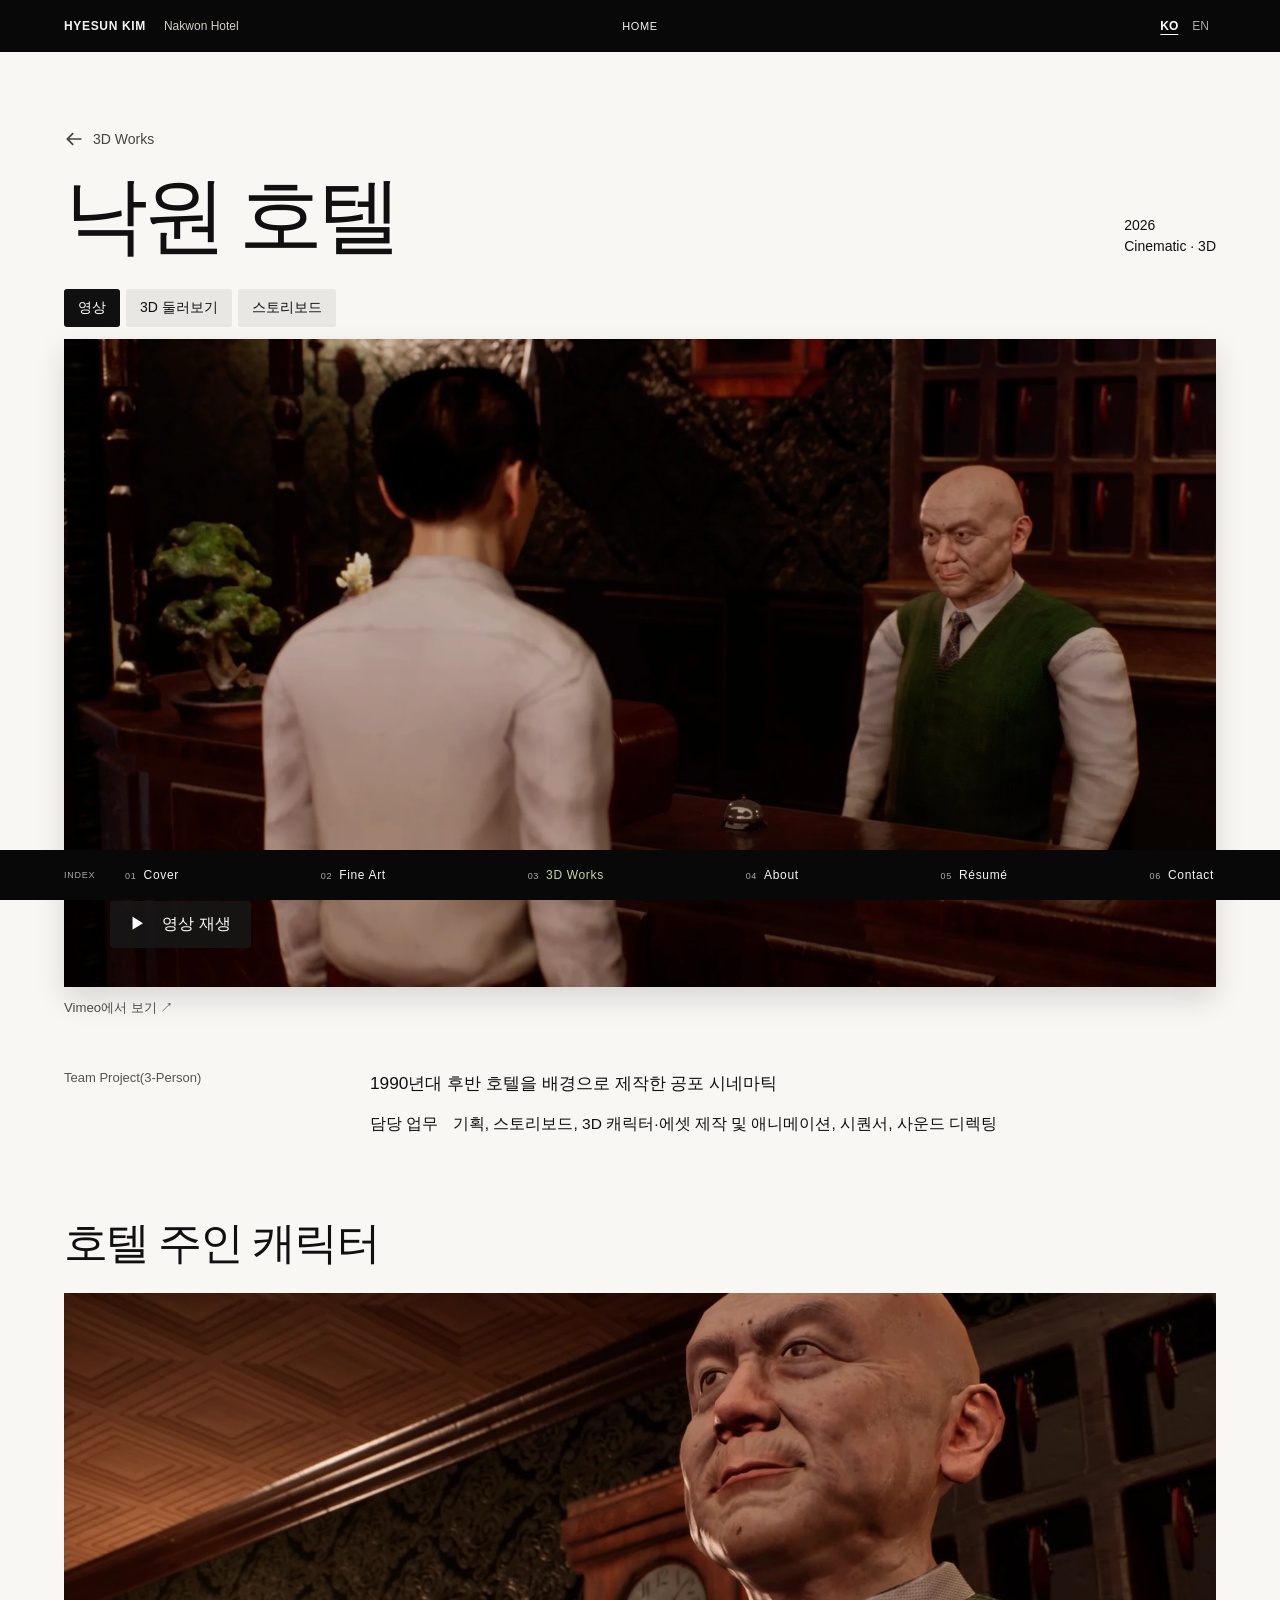
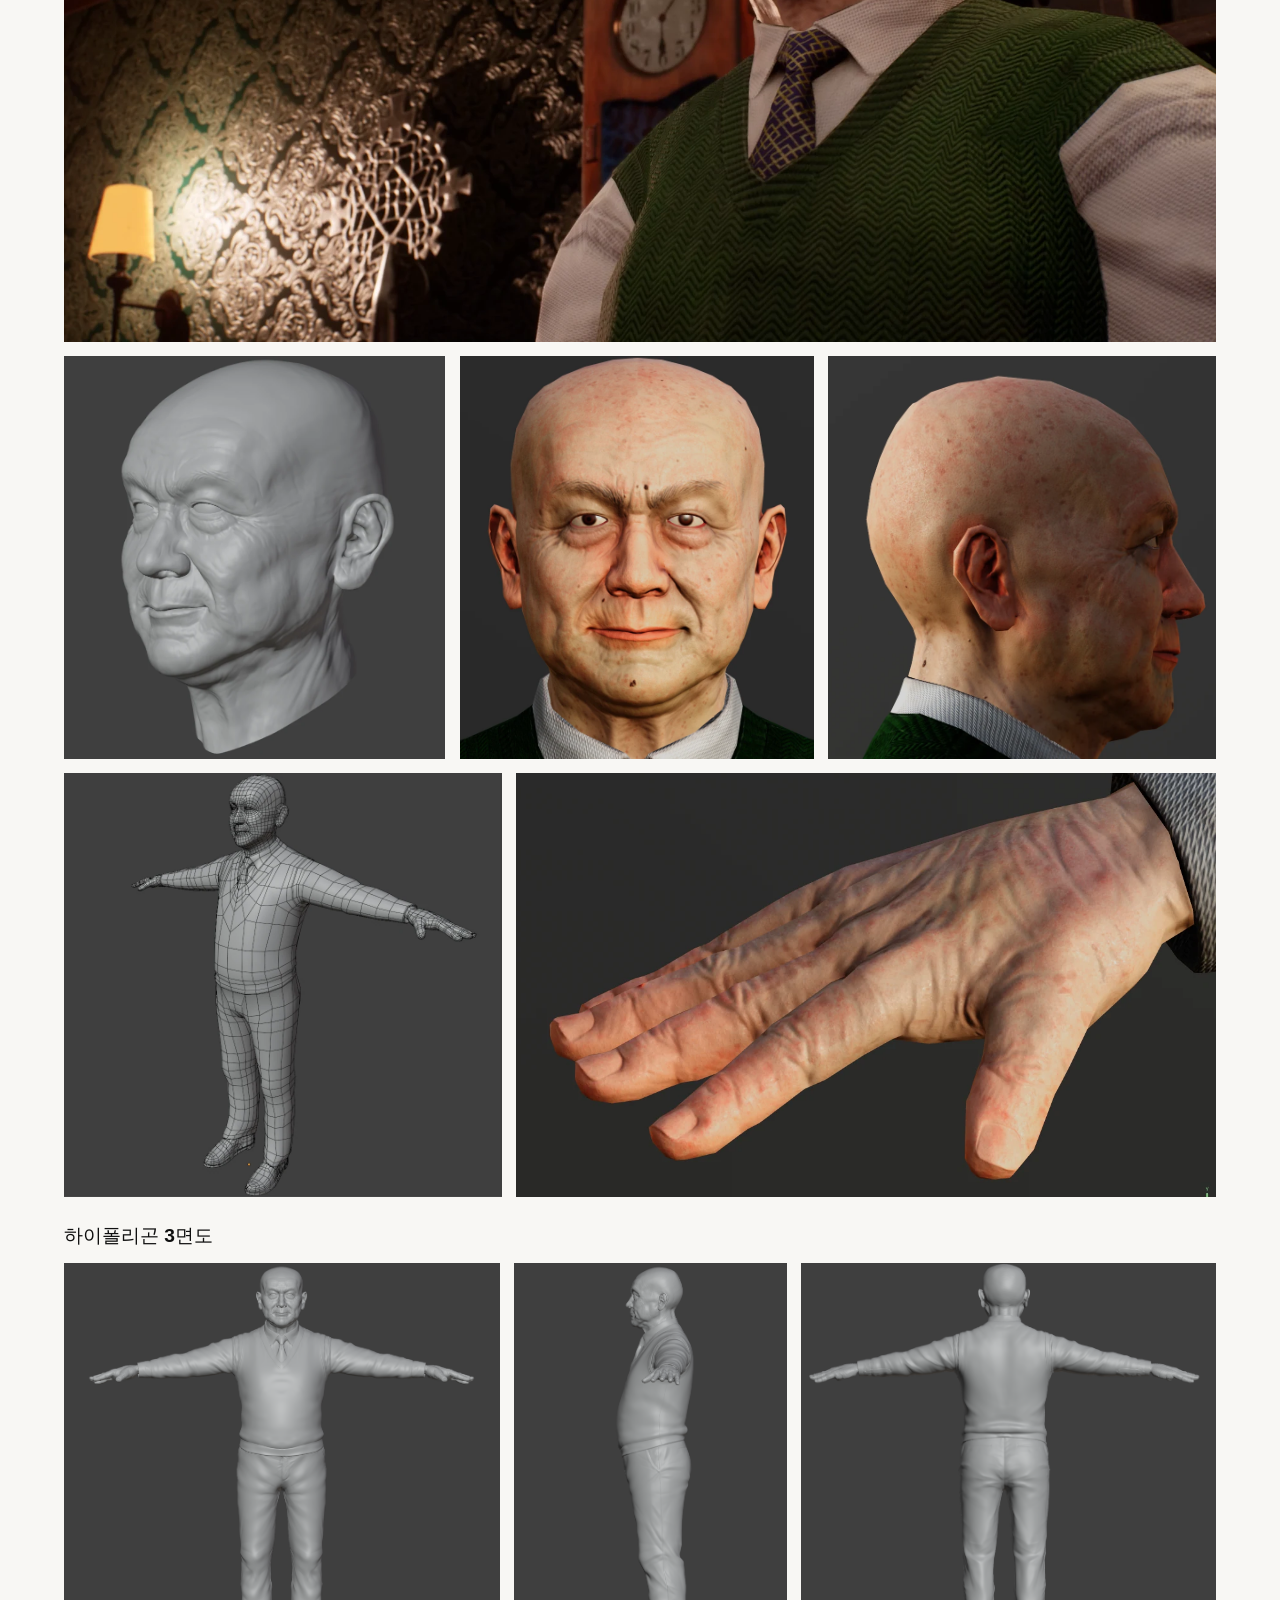
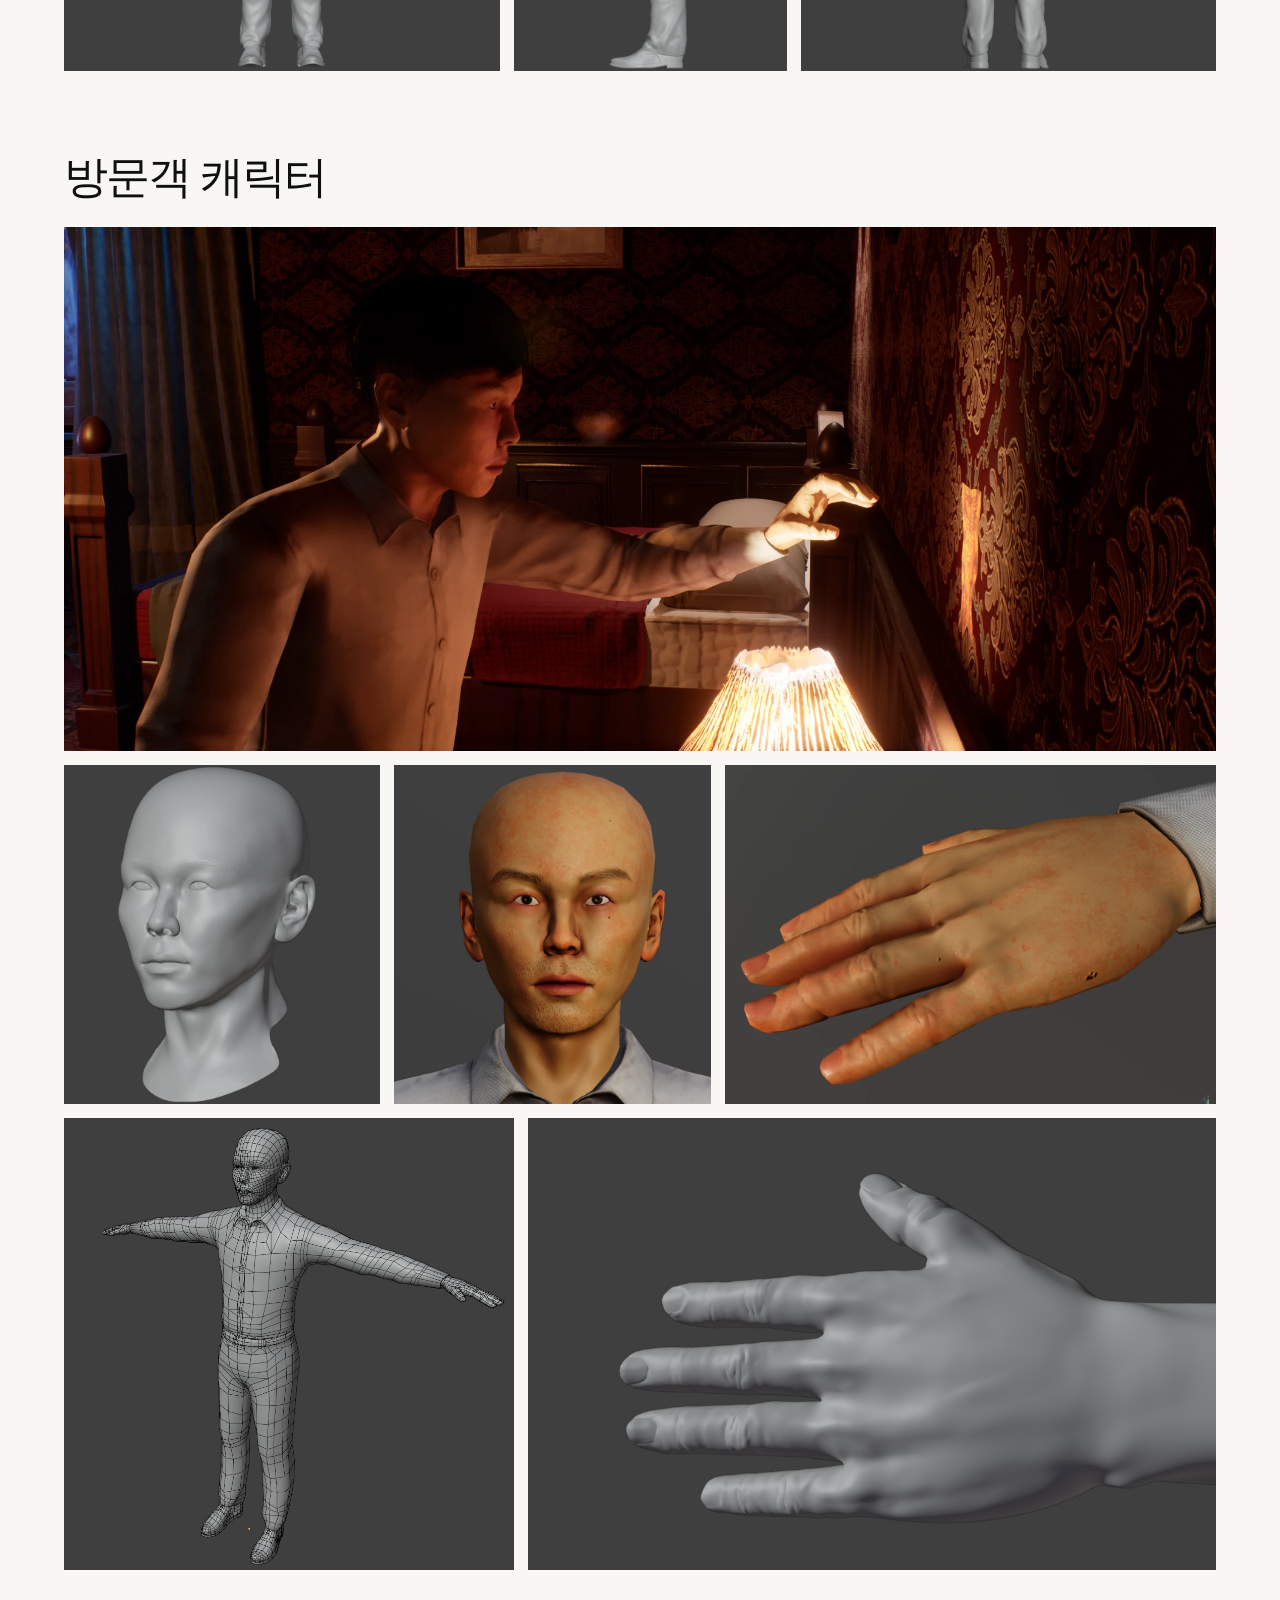
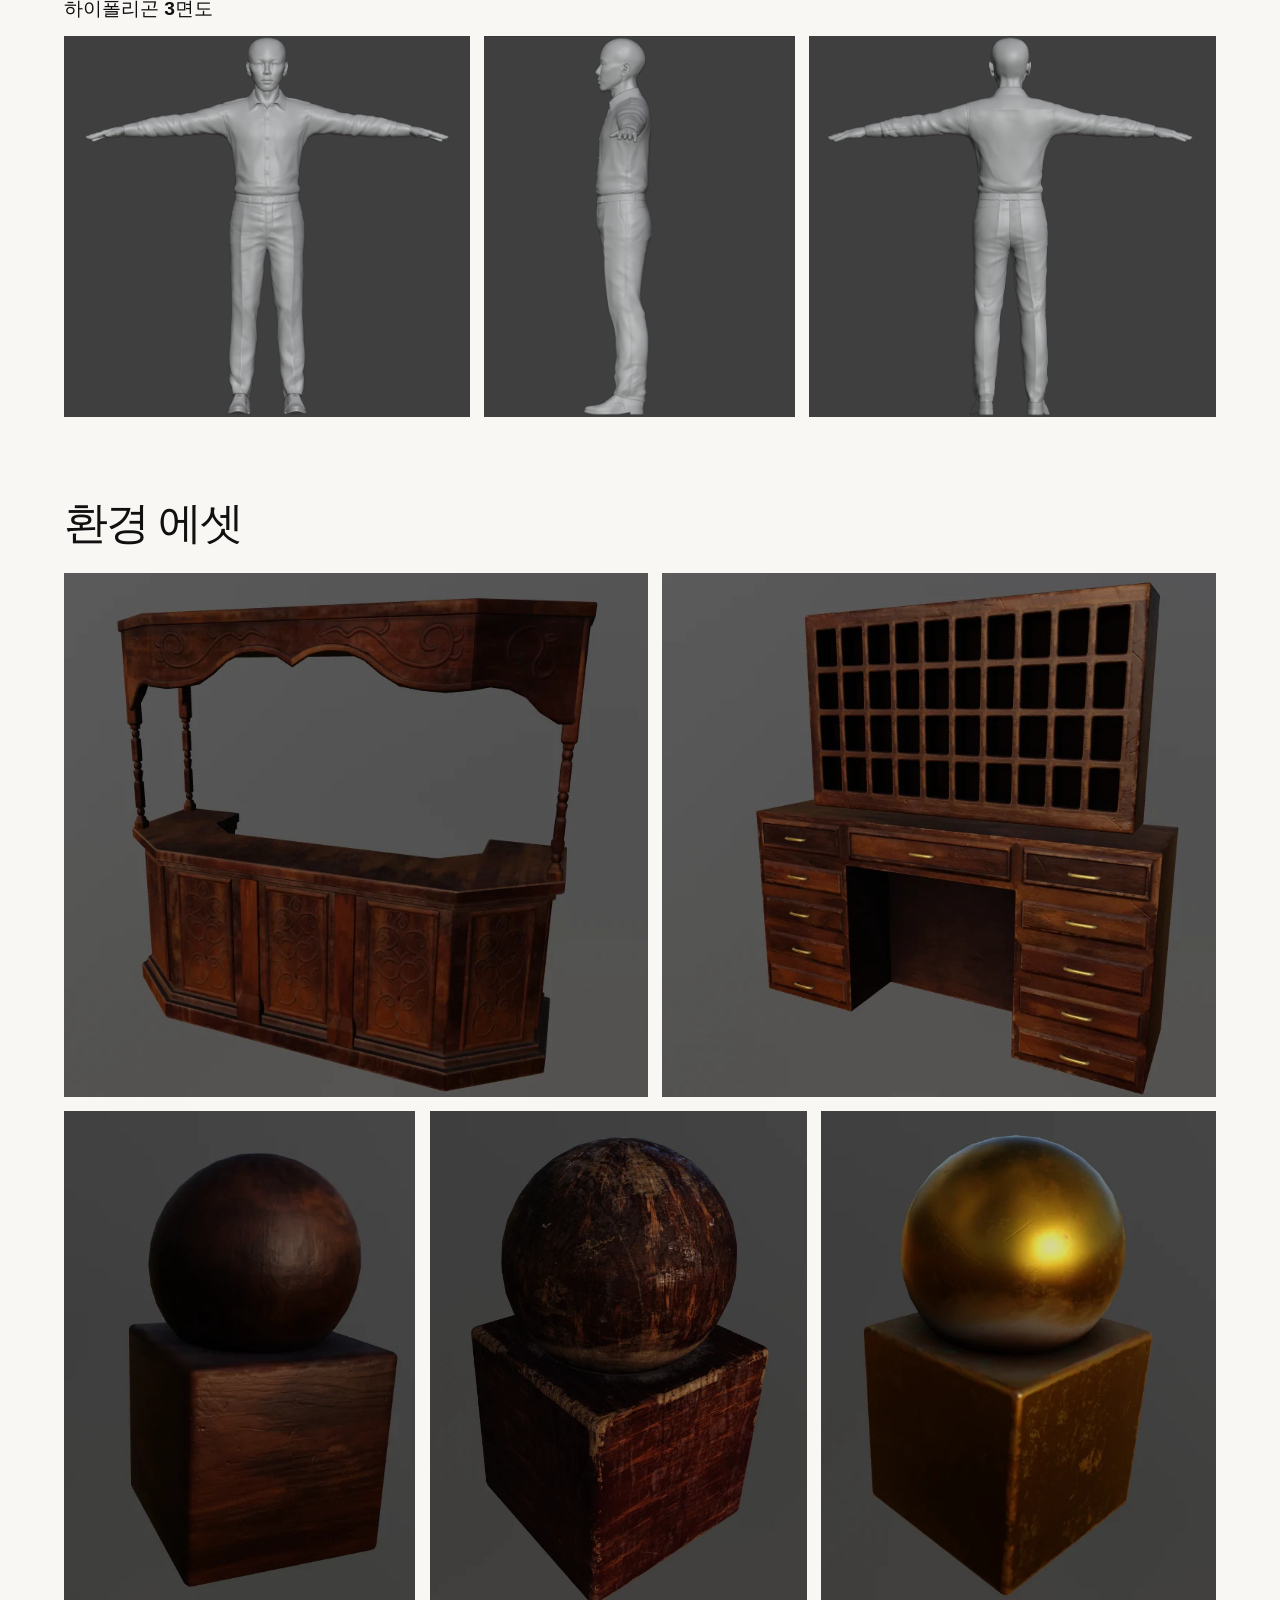
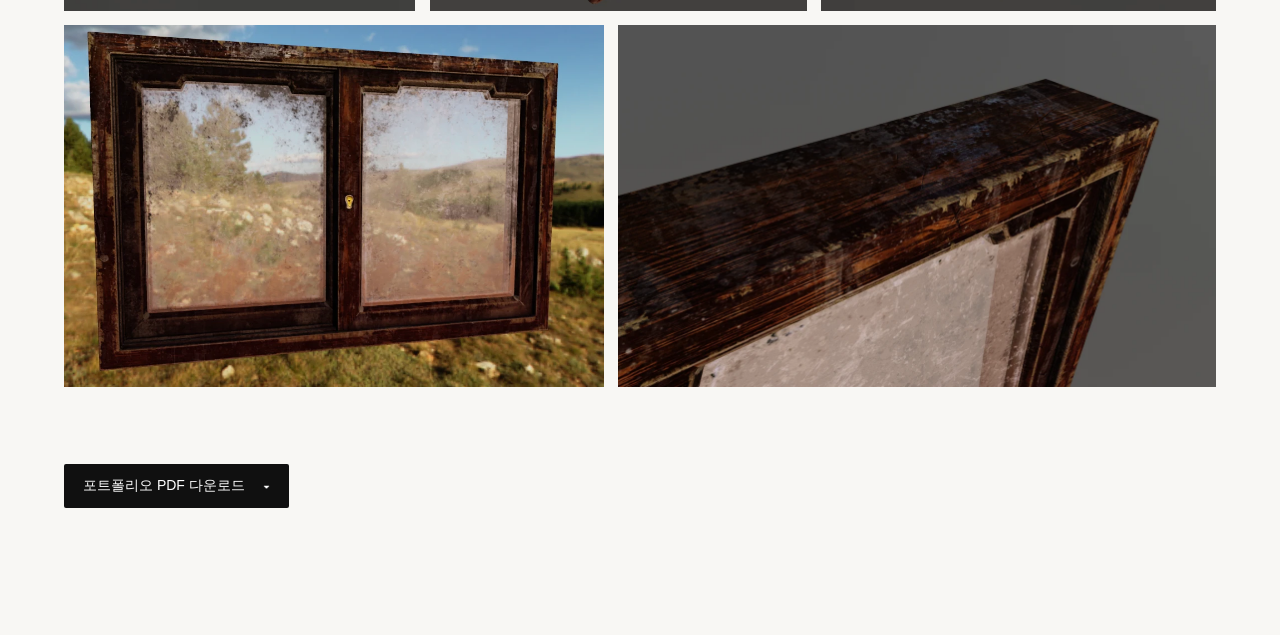
==== commit c7b60c62: "Add files via upload" ====
--- a/hotel.html
+++ b/hotel.html
@@ -1,5 +1,5 @@
 <!doctype html>
-<html lang="ko" data-lang="ko"><head><meta charset="utf-8"><meta name="viewport" content="width=device-width,initial-scale=1"><meta name="theme-color" content="#101010"><title>Nakwon Hotel · Hyesun Kim</title><link rel="stylesheet" href="style.css"><script src="site.js" defer></script><link rel="stylesheet" href="studies.css"><script defer src="assets/studio-light.js"></script><script defer src="viewer.js"></script><script defer src="media.js"></script></head>
+<html lang="ko" data-lang="ko"><head><meta charset="utf-8"><meta name="viewport" content="width=device-width,initial-scale=1"><meta name="theme-color" content="#101010"><title>Nakwon Hotel · Hyesun Kim</title><link rel="stylesheet" href="style.css"><script src="site.js" defer></script><link rel="stylesheet" href="studies.css"><script defer src="slides.js"></script><script defer src="assets/studio-light.js"></script><script defer src="viewer.js"></script><script defer src="media.js"></script></head>
 <body class="page-three"><svg aria-hidden="true" width="0" height="0" style="position:absolute" xmlns="http://www.w3.org/2000/svg">
   <symbol id="gallery" viewBox="0 0 24 24">
     <path fill="currentColor" d="M3 4h8v8H3zm10 0h8v5h-8zm0 7h8v9h-8zM3 14h8v6H3z"/>
@@ -17,6 +17,6 @@
 </svg>
 <a class="skip" href="#main"><span class="ko" lang="ko">본문으로 이동</span><span class="en" lang="en">Skip to content</span></a>
 <header class="film top"><div class="identifier"><b>HYESUN KIM</b><span>Nakwon Hotel</span></div><a class="home" href="index.html" aria-label="Home">HOME</a><div class="language" role="group" aria-label="Language"><button data-set-lang="ko" aria-pressed="true">KO</button><button data-set-lang="en" aria-pressed="false">EN</button></div></header>
-<main id="main"><section class="project"><a class="back" href="three.html"><svg class="icon" aria-hidden="true" viewBox="0 0 24 24"><use href="#previous"></use></svg> 3D Works</a><div class="project-head"><h1><span class="ko" lang="ko">낙원 호텔</span><span class="en" lang="en">Nakwon Hotel</span></h1><p>2026<br>Cinematic · 3D</p></div><section class="project-media" data-project="hotel"><div class="media-modes" role="group" aria-label="Media"><button type="button" data-mode="film" aria-controls="film-panel" aria-pressed="true"><span class="ko" lang="ko">영상</span><span class="en" lang="en">Film</span></button><button type="button" data-mode="model" aria-controls="model-panel" aria-pressed="false"><span class="ko" lang="ko">3D 둘러보기</span><span class="en" lang="en">Explore in 3D</span></button><button type="button" data-mode="board" aria-controls="board-panel" aria-pressed="false"><span class="ko" lang="ko">스토리보드</span><span class="en" lang="en">Storyboard</span></button></div><div id="film-panel"><div class="film-slot" data-video="1234642678" data-title="Nakwon Hotel"><button type="button" class="film-poster"><img src="assets/hotel.webp" alt="Nakwon Hotel"><span>▶　<span class="ko" lang="ko">영상 재생</span><span class="en" lang="en">Play film</span></span></button></div><a class="video-source" href="https://vimeo.com/1234642678" target="_blank" rel="noopener"><span class="ko" lang="ko">Vimeo에서 보기</span><span class="en" lang="en">View on Vimeo</span> ↗</a></div><div id="model-panel" hidden><div class="model-choices" role="group" aria-label="3D models"><button type="button" data-model="window" aria-controls="viewer-host" aria-pressed="true"><span class="ko" lang="ko">창문</span><span class="en" lang="en">Window</span></button><button type="button" data-model="owner" aria-controls="viewer-host" aria-pressed="false"><span class="ko" lang="ko">호텔 주인</span><span class="en" lang="en">Hotel owner</span></button><button type="button" data-model="visitor" aria-controls="viewer-host" aria-pressed="false"><span class="ko" lang="ko">방문객</span><span class="en" lang="en">Visitor</span></button></div><p class="model-status" role="status" data-loading hidden><span class="ko" lang="ko">모델을 불러오는 중…</span><span class="en" lang="en">Loading model…</span></p><p class="model-status" role="status" data-load-error hidden><span class="ko" lang="ko">모델을 열 수 없습니다.</span><span class="en" lang="en">Unable to open the model.</span> <button type="button" data-retry><span class="ko" lang="ko">다시 시도</span><span class="en" lang="en">Retry</span></button></p><div id="viewer-host"></div><p class="model-credit"><span class="ko" lang="ko">창문</span><span class="en" lang="en">Window</span>　·　<span class="ko" lang="ko">목재 창틀, 유리, 금속 잠금장치</span><span class="en" lang="en">Wooden frame, glass panes and metal latch</span></p></div><div id="board-panel" hidden><div class="board-sheets"><a class="board-sheet" href="assets/project-studies/board-01.webp" target="_blank" rel="noopener"><img loading="lazy" src="assets/project-studies/board-01.webp" alt="Storyboard 01" width="2324" height="1080"></a><a class="board-sheet" href="assets/project-studies/board-02.webp" target="_blank" rel="noopener" hidden><img loading="lazy" src="assets/project-studies/board-02.webp" alt="Storyboard 02" width="2324" height="1080"></a><a class="board-sheet" href="assets/project-studies/board-03.webp" target="_blank" rel="noopener" hidden><img loading="lazy" src="assets/project-studies/board-03.webp" alt="Storyboard 03" width="2324" height="1080"></a><a class="board-sheet" href="assets/project-studies/board-04.webp" target="_blank" rel="noopener" hidden><img loading="lazy" src="assets/project-studies/board-04.webp" alt="Storyboard 04" width="2324" height="1080"></a><a class="board-sheet" href="assets/project-studies/board-05.webp" target="_blank" rel="noopener" hidden><img loading="lazy" src="assets/project-studies/board-05.webp" alt="Storyboard 05" width="2324" height="1080"></a><a class="board-sheet" href="assets/project-studies/board-06.webp" target="_blank" rel="noopener" hidden><img loading="lazy" src="assets/project-studies/board-06.webp" alt="Storyboard 06" width="2324" height="1080"></a><a class="board-sheet" href="assets/project-studies/board-07.webp" target="_blank" rel="noopener" hidden><img loading="lazy" src="assets/project-studies/board-07.webp" alt="Storyboard 07" width="2324" height="1080"></a><a class="board-sheet" href="assets/project-studies/board-08.webp" target="_blank" rel="noopener" hidden><img loading="lazy" src="assets/project-studies/board-08.webp" alt="Storyboard 08" width="2324" height="1080"></a><a class="board-sheet" href="assets/project-studies/board-09.webp" target="_blank" rel="noopener" hidden><img loading="lazy" src="assets/project-studies/board-09.webp" alt="Storyboard 09" width="2324" height="1080"></a><a class="board-sheet" href="assets/project-studies/board-10.webp" target="_blank" rel="noopener" hidden><img loading="lazy" src="assets/project-studies/board-10.webp" alt="Storyboard 10" width="2324" height="1080"></a><a class="board-sheet" href="assets/project-studies/board-11.webp" target="_blank" rel="noopener" hidden><img loading="lazy" src="assets/project-studies/board-11.webp" alt="Storyboard 11" width="2324" height="1080"></a><a class="board-sheet" href="assets/project-studies/board-12.webp" target="_blank" rel="noopener" hidden><img loading="lazy" src="assets/project-studies/board-12.webp" alt="Storyboard 12" width="2324" height="1080"></a></div><div class="board-controls"><button data-board-step="-1" disabled><span class="ko" lang="ko">이전</span><span class="en" lang="en">Previous</span></button><output aria-live="polite">01 / 12</output><button data-board-step="1"><span class="ko" lang="ko">다음</span><span class="en" lang="en">Next</span></button></div></div></section>
+<main id="main"><section class="project"><a class="back" href="three.html"><svg class="icon" aria-hidden="true" viewBox="0 0 24 24"><use href="#previous"></use></svg> 3D Works</a><div class="project-head"><h1><span class="ko" lang="ko">낙원 호텔</span><span class="en" lang="en">Nakwon Hotel</span></h1><p>2026<br>Cinematic · 3D</p></div><section class="project-media" data-project="hotel"><div class="media-modes" role="group" aria-label="Media"><button type="button" data-mode="film" aria-controls="film-panel" aria-pressed="true"><span class="ko" lang="ko">영상</span><span class="en" lang="en">Film</span></button><button type="button" data-mode="model" aria-controls="model-panel" aria-pressed="false"><span class="ko" lang="ko">3D 둘러보기</span><span class="en" lang="en">Explore in 3D</span></button><button type="button" data-mode="board" aria-controls="board-panel" aria-pressed="false"><span class="ko" lang="ko">스토리보드</span><span class="en" lang="en">Storyboard</span></button></div><div id="film-panel"><div class="film-slot" data-video="1234642678" data-title="Nakwon Hotel"><button type="button" class="film-poster"><img src="assets/hotel.webp" alt="Nakwon Hotel"><span>▶　<span class="ko" lang="ko">영상 재생</span><span class="en" lang="en">Play film</span></span></button></div><a class="video-source" href="https://vimeo.com/1234642678" target="_blank" rel="noopener"><span class="ko" lang="ko">Vimeo에서 보기</span><span class="en" lang="en">View on Vimeo</span> ↗</a></div><div id="model-panel" hidden><div class="model-choices" role="group" aria-label="3D models"><button type="button" data-model="window" aria-controls="viewer-host" aria-pressed="true"><span class="ko" lang="ko">창문</span><span class="en" lang="en">Window</span></button><button type="button" data-model="owner" aria-controls="viewer-host" aria-pressed="false"><span class="ko" lang="ko">호텔 주인</span><span class="en" lang="en">Hotel owner</span></button><button type="button" data-model="visitor" aria-controls="viewer-host" aria-pressed="false"><span class="ko" lang="ko">방문객</span><span class="en" lang="en">Visitor</span></button></div><p class="model-status" role="status" data-loading hidden><span class="ko" lang="ko">모델을 불러오는 중…</span><span class="en" lang="en">Loading model…</span></p><p class="model-status" role="status" data-load-error hidden><span class="ko" lang="ko">모델을 열 수 없습니다.</span><span class="en" lang="en">Unable to open the model.</span> <button type="button" data-retry><span class="ko" lang="ko">다시 시도</span><span class="en" lang="en">Retry</span></button></p><div id="viewer-host"></div><p class="model-credit"><span class="ko" lang="ko">창문</span><span class="en" lang="en">Window</span>　·　<span class="ko" lang="ko">목재 창틀, 유리, 금속 잠금장치</span><span class="en" lang="en">Wooden frame, glass panes and metal latch</span></p></div><div id="board-panel" hidden><div data-slideshow><a class="board-sheet slide-picture" data-slide href="assets/project-studies/board-01.webp" target="_blank" rel="noopener"><img loading="lazy" src="assets/project-studies/board-01.webp" alt="Storyboard 01" width="2324" height="1080"></a><a class="board-sheet slide-picture" data-slide href="assets/project-studies/board-02.webp" target="_blank" rel="noopener" hidden><img loading="lazy" src="assets/project-studies/board-02.webp" alt="Storyboard 02" width="2324" height="1080"></a><a class="board-sheet slide-picture" data-slide href="assets/project-studies/board-03.webp" target="_blank" rel="noopener" hidden><img loading="lazy" src="assets/project-studies/board-03.webp" alt="Storyboard 03" width="2324" height="1080"></a><a class="board-sheet slide-picture" data-slide href="assets/project-studies/board-04.webp" target="_blank" rel="noopener" hidden><img loading="lazy" src="assets/project-studies/board-04.webp" alt="Storyboard 04" width="2324" height="1080"></a><a class="board-sheet slide-picture" data-slide href="assets/project-studies/board-05.webp" target="_blank" rel="noopener" hidden><img loading="lazy" src="assets/project-studies/board-05.webp" alt="Storyboard 05" width="2324" height="1080"></a><a class="board-sheet slide-picture" data-slide href="assets/project-studies/board-06.webp" target="_blank" rel="noopener" hidden><img loading="lazy" src="assets/project-studies/board-06.webp" alt="Storyboard 06" width="2324" height="1080"></a><a class="board-sheet slide-picture" data-slide href="assets/project-studies/board-07.webp" target="_blank" rel="noopener" hidden><img loading="lazy" src="assets/project-studies/board-07.webp" alt="Storyboard 07" width="2324" height="1080"></a><a class="board-sheet slide-picture" data-slide href="assets/project-studies/board-08.webp" target="_blank" rel="noopener" hidden><img loading="lazy" src="assets/project-studies/board-08.webp" alt="Storyboard 08" width="2324" height="1080"></a><a class="board-sheet slide-picture" data-slide href="assets/project-studies/board-09.webp" target="_blank" rel="noopener" hidden><img loading="lazy" src="assets/project-studies/board-09.webp" alt="Storyboard 09" width="2324" height="1080"></a><a class="board-sheet slide-picture" data-slide href="assets/project-studies/board-10.webp" target="_blank" rel="noopener" hidden><img loading="lazy" src="assets/project-studies/board-10.webp" alt="Storyboard 10" width="2324" height="1080"></a><a class="board-sheet slide-picture" data-slide href="assets/project-studies/board-11.webp" target="_blank" rel="noopener" hidden><img loading="lazy" src="assets/project-studies/board-11.webp" alt="Storyboard 11" width="2324" height="1080"></a><a class="board-sheet slide-picture" data-slide href="assets/project-studies/board-12.webp" target="_blank" rel="noopener" hidden><img loading="lazy" src="assets/project-studies/board-12.webp" alt="Storyboard 12" width="2324" height="1080"></a><div class="slide-controls" hidden><button type="button" data-slide-step="-1" disabled><span class="ko" lang="ko">이전</span><span class="en" lang="en">Previous</span></button><output aria-live="polite">01 / 12</output><button type="button" data-slide-step="1"><span class="ko" lang="ko">다음</span><span class="en" lang="en">Next</span></button></div></div></div></section>
     <div class="project-copy hotel-credit"><p class="credit">Team Project(3-Person)</p><div><p><span class="ko" lang="ko">1990년대 후반 호텔을 배경으로 제작한 공포 시네마틱</span><span class="en" lang="en">A horror cinematic set in a hotel in the late 1990s</span></p><p class="role-line"><b><span class="ko" lang="ko">담당 업무</span><span class="en" lang="en">Responsibilities</span></b> <span class="ko" lang="ko">기획, 스토리보드, 3D 캐릭터·에셋 제작 및 애니메이션, 시퀀서, 사운드 디렉팅</span><span class="en" lang="en">Planning, storyboards, 3D character and asset creation and animation, Sequencer, and sound direction</span></p></div></div><section class="work-study"><h2><span class="ko" lang="ko">호텔 주인 캐릭터</span><span class="en" lang="en">Hotel owner</span></h2><div class="study-row"><img loading="lazy" decoding="async" src="assets/project-studies/owner-scene.webp" alt="Hotel owner at the reception desk" width="1900" height="1069" style="--ratio:1.7774"></div><div class="study-row"><img loading="lazy" decoding="async" src="assets/project-studies/owner-sculpt.webp" alt="Sculpted head, three-quarter view" width="874" height="923" style="--ratio:0.9469"><img loading="lazy" decoding="async" src="assets/project-studies/owner-face.webp" alt="Textured face, frontal view" width="798" height="908" style="--ratio:0.8789"><img loading="lazy" decoding="async" src="assets/project-studies/owner-profile.webp" alt="Skin texture in profile" width="824" height="855" style="--ratio:0.9637"></div><div class="study-row"><img loading="lazy" decoding="async" src="assets/project-studies/owner-wire.webp" alt="Character topology" width="962" height="932" style="--ratio:1.0322"><img loading="lazy" decoding="async" src="assets/project-studies/owner-hand.webp" alt="Hand texture" width="1092" height="663" style="--ratio:1.6471"></div><div class="study-turnaround"><h3><span class="ko" lang="ko">하이폴리곤 3면도</span><span class="en" lang="en">High-poly character views</span></h3><div class="study-row"><a class="study-original" href="assets/project-studies/owner-body-front.png" target="_blank" rel="noopener" style="--ratio:1.0692"><img loading="lazy" decoding="async" src="assets/project-studies/owner-body-front.png" alt="Hotel owner high-poly sculpt, front view" width="989" height="925" style="--ratio:1.0692"></a><a class="study-original" href="assets/project-studies/owner-body-side.png" target="_blank" rel="noopener" style="--ratio:0.6692"><img loading="lazy" decoding="async" src="assets/project-studies/owner-body-side.png" alt="Hotel owner high-poly sculpt, side view" width="617" height="922" style="--ratio:0.6692"></a><a class="study-original" href="assets/project-studies/owner-body-back.png" target="_blank" rel="noopener" style="--ratio:1.0161"><img loading="lazy" decoding="async" src="assets/project-studies/owner-body-back.png" alt="Hotel owner high-poly sculpt, back view" width="945" height="930" style="--ratio:1.0161"></a></div></div></section><section class="work-study"><h2><span class="ko" lang="ko">방문객 캐릭터</span><span class="en" lang="en">Visitor</span></h2><div class="study-row"><img loading="lazy" decoding="async" src="assets/project-studies/visitor-scene.webp" alt="Visitor in the hotel room" width="1900" height="865" style="--ratio:2.1965"></div><div class="study-row"><img loading="lazy" decoding="async" src="assets/project-studies/visitor-sculpt.webp" alt="Sculpted head" width="843" height="904" style="--ratio:0.9325"><img loading="lazy" decoding="async" src="assets/project-studies/visitor-face.webp" alt="Textured face" width="835" height="891" style="--ratio:0.9371"><img loading="lazy" decoding="async" src="assets/project-studies/visitor-hand.webp" alt="Hand texture" width="1173" height="808" style="--ratio:1.4517"></div><div class="study-row"><img loading="lazy" decoding="async" src="assets/project-studies/visitor-wire.webp" alt="Character topology" width="891" height="895" style="--ratio:0.9955"><a class="study-original" href="assets/project-studies/visitor-hand-sculpt.png" target="_blank" rel="noopener" style="--ratio:1.5209"><img loading="lazy" decoding="async" src="assets/project-studies/visitor-hand-sculpt.png" alt="Visitor hand sculpt, detail of fingers and fingernails" width="1057" height="695" style="--ratio:1.5209"></a></div><div class="study-turnaround"><h3><span class="ko" lang="ko">하이폴리곤 3면도</span><span class="en" lang="en">High-poly character views</span></h3><div class="study-row"><a class="study-original" href="assets/project-studies/visitor-body-front.png" target="_blank" rel="noopener" style="--ratio:1.0649"><img loading="lazy" decoding="async" src="assets/project-studies/visitor-body-front.png" alt="Visitor high-poly sculpt, front view" width="968" height="909" style="--ratio:1.0649"></a><a class="study-original" href="assets/project-studies/visitor-body-side.png" target="_blank" rel="noopener" style="--ratio:0.8172"><img loading="lazy" decoding="async" src="assets/project-studies/visitor-body-side.png" alt="Visitor high-poly sculpt, side view" width="742" height="908" style="--ratio:0.8172"></a><a class="study-original" href="assets/project-studies/visitor-body-back.png" target="_blank" rel="noopener" style="--ratio:1.0673"><img loading="lazy" decoding="async" src="assets/project-studies/visitor-body-back.png" alt="Visitor high-poly sculpt, back view" width="967" height="906" style="--ratio:1.0673"></a></div></div></section><section class="work-study"><h2><span class="ko" lang="ko">환경 에셋</span><span class="en" lang="en">Environment assets</span></h2><div class="study-row"><img loading="lazy" decoding="async" src="assets/project-studies/reception.webp" alt="Reception desk" width="765" height="688" style="--ratio:1.1119"><img loading="lazy" decoding="async" src="assets/project-studies/keys.webp" alt="Hotel key cabinet" width="770" height="729" style="--ratio:1.0562"></div><div class="study-row"><img loading="lazy" decoding="async" src="assets/project-studies/wood.webp" alt="Wood material" width="503" height="715" style="--ratio:0.7035"><img loading="lazy" decoding="async" src="assets/project-studies/aged-wood.webp" alt="Weathered wood material" width="664" height="879" style="--ratio:0.7554"><img loading="lazy" decoding="async" src="assets/project-studies/metal.webp" alt="Metal material" width="570" height="721" style="--ratio:0.7906"></div><div class="study-row"><img loading="lazy" decoding="async" src="assets/project-studies/window.webp" alt="Guest room window" width="971" height="651" style="--ratio:1.4916"><img loading="lazy" decoding="async" src="assets/project-studies/window-wear.webp" alt="Surface wear on the frame" width="1200" height="726" style="--ratio:1.6529"></div></section><details class="pdf-menu"><summary class="download"><span class="ko" lang="ko">포트폴리오 PDF 다운로드</span><span class="en" lang="en">Download portfolio PDF</span> ▾</summary><div class="pdf-options"><a href="downloads/KimHyesun_portfolio_Cinematic.pdf" download>Cinematic ↓</a><a href="downloads/KimHyesun_portfolio_Asset.pdf" download>Asset ↓</a></div></details></section></main>
 <footer class="film bottom"><span class="index-label">INDEX</span><nav aria-label="Site index"><a href="index.html"><small>01</small>Cover</a><a href="art.html"><small>02</small>Fine Art</a><a href="three.html" aria-current="page"><small>03</small>3D Works</a><a href="about.html"><small>04</small>About</a><a href="resume.html"><small>05</small>Résumé</a><a href="contact.html"><small>06</small>Contact</a></nav></footer></body></html>
--- a/style.css
+++ b/style.css
@@ -54,7 +54,7 @@
 .cover-name { flex: 1; display: grid; align-items: center; }
 .cover h1 { font-weight: 650; font-size: clamp(72px, min(20.2vw, 34vh), 360px); line-height: .79; letter-spacing: -.079em; }
 .cover h1 span { display: block; width: fit-content; animation: title-in .74s cubic-bezier(.18,.78,.25,1) backwards; }
-.cover h1 span + span { margin-left: .77em; animation-delay: .1s; }
+.cover h1 span + span { animation-delay: .1s; }
 .cover h1 i { font-style: normal; color: #b13739; }
 @keyframes title-in { from { opacity: 0; transform: translateY(.23em); } to { opacity: 1; transform: translateY(0); } }
 .cover-foot { display: flex; justify-content: space-between; align-items: end; gap: 22px; padding-top: 44px; }
@@ -197,3 +197,28 @@
 .dark .pdf-options a { color: var(--concrete); }
 
 .tool-name { white-space: nowrap; }
+
+/* Keep picture navigation directly below the active image in every project. */
+.image-sequence {
+  display: grid;
+  grid-template-columns: minmax(0, 1fr);
+  grid-template-areas: "picture" "controls" "caption";
+  grid-auto-rows: max-content;
+}
+.image-sequence [data-slide]:not(.slide-picture):not([hidden]) { display: contents; }
+.slide-picture { grid-area: picture; min-width: 0; }
+.slide-caption { grid-area: caption; min-width: 0; }
+.slide-controls {
+  grid-area: controls; display: flex; justify-self: center; align-items: center;
+  gap: clamp(8px, 2vw, 20px); padding: 12px 0;
+}
+.slide-controls button {
+  padding: 10px 14px; min-height: 44px;
+  background: #e9e7e4; border-radius: 3px; color: #171717;
+}
+.slide-controls button:disabled { opacity: .4; cursor: default; }
+.slide-controls output { font-variant-numeric: tabular-nums; font-size: 14px; white-space: nowrap; }
+@media (max-width: 700px) {
+  .slide-controls { gap: 6px; }
+  .slide-controls button { padding-inline: 7px; }
+}
--- a/studies.css
+++ b/studies.css
@@ -11,10 +11,6 @@
 .study-turnaround .study-row img {min-width:0;}
 .board-sheet {display:block;}
 .board-sheet img {width:100%;height:auto;}
-.board-controls {display:flex;align-items:center;justify-content:center;gap:20px;padding:12px 0;}
-.board-controls button {padding:10px 14px;background:#e9e7e4;border-radius:3px;color:#171717;}
-.board-controls button:disabled {opacity:.4;cursor:default;}
-.board-controls output {font-variant-numeric:tabular-nums;font-size:14px;}
 @media(max-width:560px){.study-row {flex-wrap:wrap;} .study-row img {min-width:24%;} .hotel-credit .role-line b {display:block;} }
 
 #level-panel { margin-block: 1.4rem 3rem; }
@@ -22,11 +18,21 @@
 .level-choices button { border-bottom: 2px solid transparent; padding: .65rem 0; line-height: 1.5; font-size: .95rem; }
 .level-choices button[aria-pressed="true"] { border-color: var(--black); font-weight: 650; }
 #level-panel h3 { font-size: clamp(1.5rem, 3vw, 2.75rem); margin: 1.6rem 0 1.1rem; font-weight: 550; }
-#level-route .route-controls { display: flex; align-items: center; justify-content: flex-end; gap: .75rem; margin: 0 0 .75rem; }
-.route-controls button { min-height: 44px; padding: .5rem .9rem; border: 1px solid var(--concrete); border-radius: 3px; }
-.route-controls button:hover { background: #e9e7e4; }
-.route-controls output { min-width: 4ch; text-align: center; font-variant-numeric: tabular-nums; }
-#level-route .route-stop img { aspect-ratio: 2.2; max-height: 68svh; object-fit: contain; background: var(--black); }
+#route-slides {
+  grid-template-columns: 50% minmax(0, 1fr);
+  grid-template-areas: "picture caption" "controls caption" ". caption";
+  grid-template-rows: max-content max-content 1fr;
+  column-gap: clamp(16px, 3vw, 48px);
+  align-content: start;
+}
+#level-route .route-stop img { width: 100%; aspect-ratio: 2.2; max-height: 34svh; object-fit: contain; background: var(--black); }
+#level-route .slide-caption { align-self: start; }
+@media (min-width: 701px) {
+  #route-slides .slide-controls { justify-self: end; }
+}
+@media (max-width: 700px) {
+  #route-slides { grid-template-columns: 25% 50% 25%; grid-template-areas: ". picture ." ". controls ." "caption caption caption"; column-gap: 0; }
+}
 #level-route dl { max-width: 65ch; }
 #level-panel img { width: 100%; height: auto; }
 .route-stop h4 { margin: .85rem 0 0; font-size: 1.25rem; }
